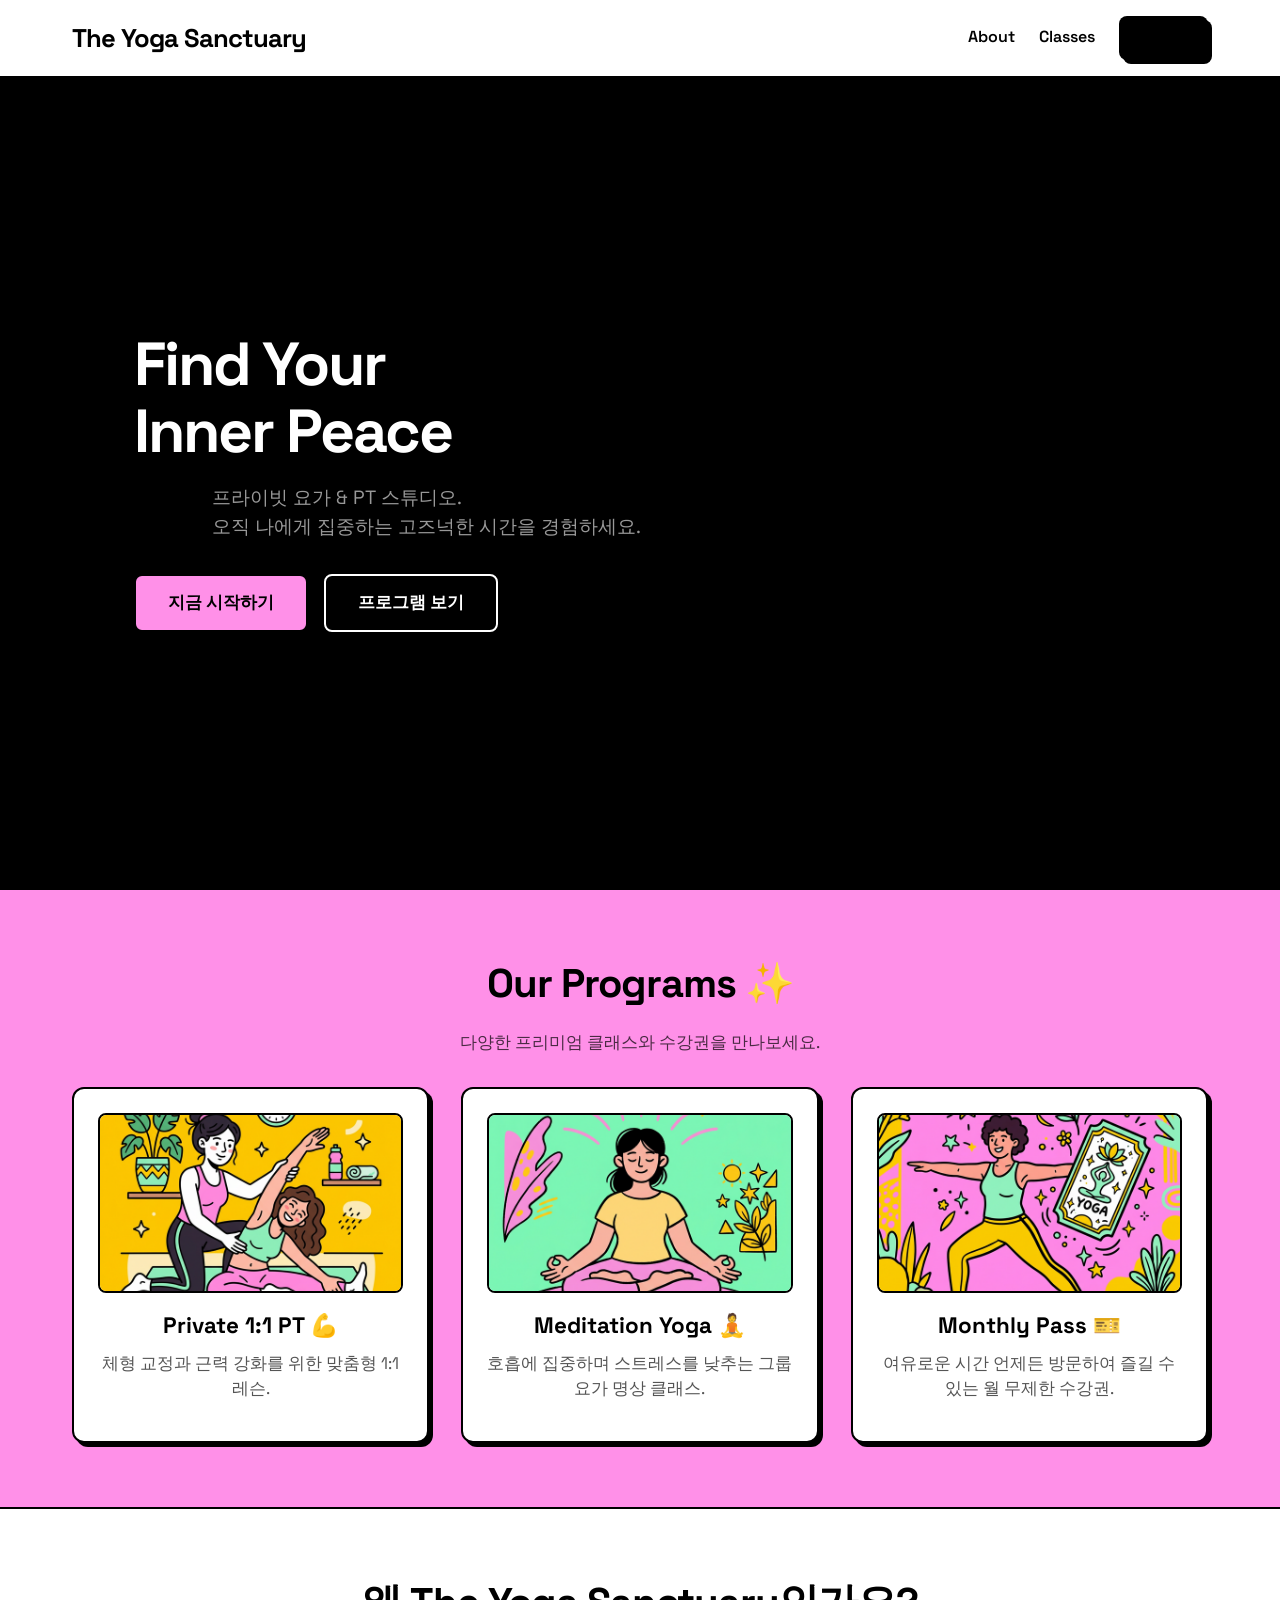
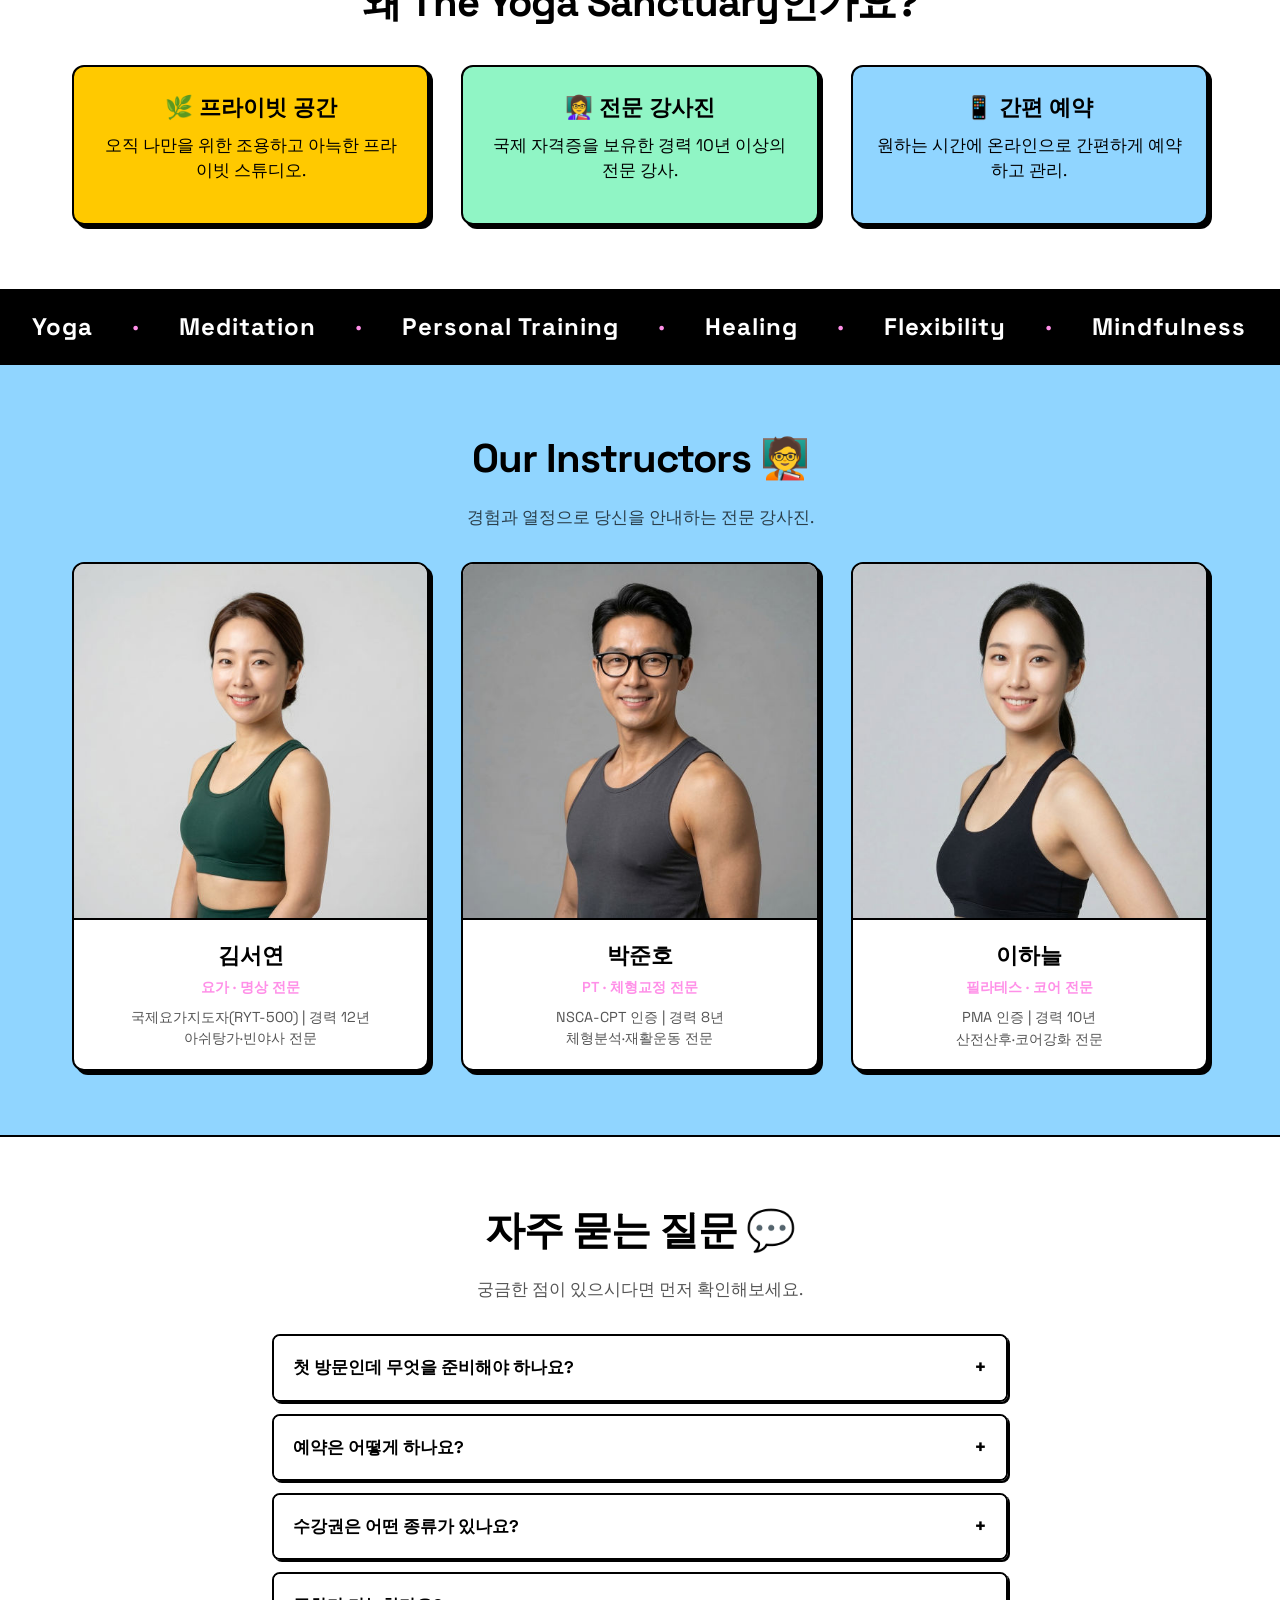
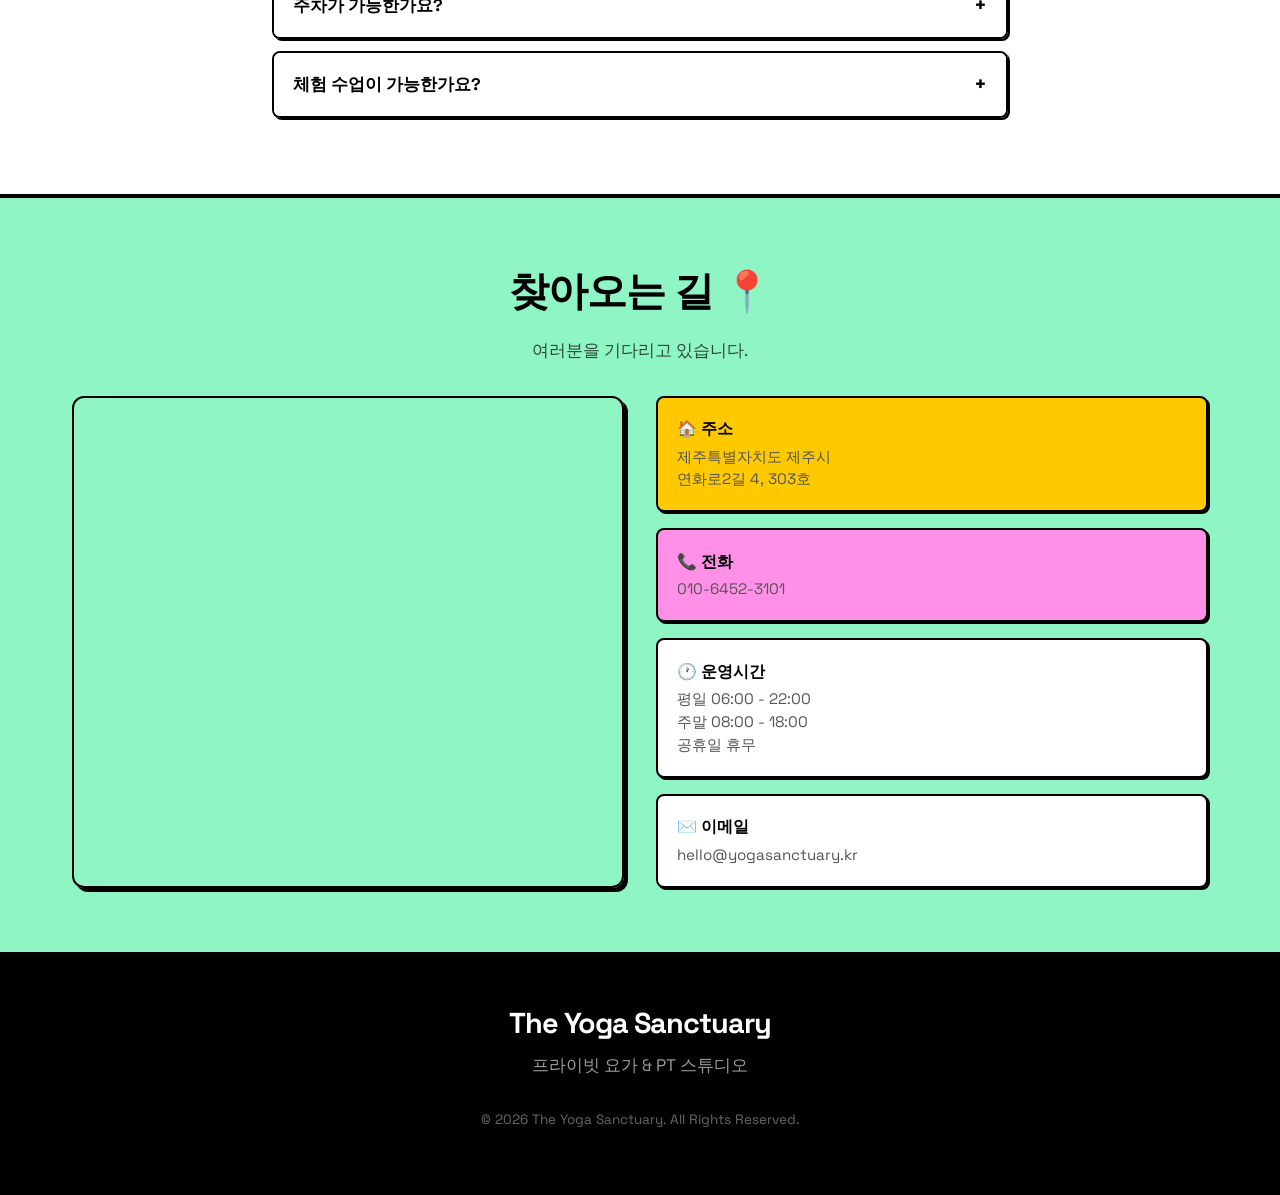
==== index.html @ a85f725d "Initial commit: The Yoga Sanctuary" ====
<!DOCTYPE html>
<html lang="ko">

<head>
    <meta charset="UTF-8">
    <meta name="viewport" content="width=device-width, initial-scale=1.0">
    <title>The Yoga Sanctuary</title>
    <link rel="stylesheet" href="css/styles.css">
</head>

<body>

    <header>
        <div class="container nav-container">
            <a href="index.html" class="logo">The Yoga Sanctuary</a>
            <nav class="nav-links">
                <a href="#about">About</a>
                <a href="#classes">Classes</a>
                <a href="login.html" class="btn btn-primary" id="nav-login-btn" style="padding: 0.5rem 1.2rem;">Log In</a>
                <a href="dashboard.html" class="btn btn-secondary hidden" id="nav-dashboard-btn" style="padding: 0.5rem 1.2rem;">My Page</a>
            </nav>
        </div>
    </header>

    <!-- Hero Section - Yellow background like Gumroad -->
    <!-- Hero Section - Video Background -->
    <section class="hero" style="position: relative; min-height: 90vh; display: flex; align-items: center; justify-content: center; overflow: hidden; padding: 0; background-color: #000;">
        <!-- 비디오 배경 -->
        <video id="hero-video" autoplay muted playsinline
            style="position: absolute; top: 0; left: 0; width: 100%; height: 100%; object-fit: cover; z-index: 0;">
            <source src="images/hero1.mp4" type="video/mp4">
        </video>
        <!-- 어두운 오버레이 -->
        <div style="position: absolute; top: 0; left: 0; width: 100%; height: 100%; background: rgba(0,0,0,0.45); z-index: 1;"></div>
        <!-- 텍스트 콘텐츠 -->
        <div class="container" style="position: relative; z-index: 2; text-align: left; max-width: 700px; margin-left: 8%;">
            <h1 style="color: #fff; font-size: 3.8rem; line-height: 1.1; margin-bottom: 1.2rem; text-shadow: 0 2px 20px rgba(0,0,0,0.3);">Find Your<br>Inner Peace</h1>
            <p style="color: rgba(255,255,255,0.85); font-size: 1.2rem; max-width: 480px; margin-bottom: 2rem;">프라이빗 요가 & PT 스튜디오.<br>오직 나에게 집중하는 고즈넉한 시간을 경험하세요.</p>
            <div style="display: flex; gap: 1rem; flex-wrap: wrap;">
                <a href="login.html" class="btn btn-secondary" style="font-size: 1.05rem; padding: 0.9rem 2rem;">지금 시작하기</a>
                <a href="#classes" class="btn btn-outline" style="font-size: 1.05rem; padding: 0.9rem 2rem; border-color: #fff; color: #fff;">프로그램 보기</a>
            </div>
        </div>
    </section>

    <!-- 비디오 순차 재생 스크립트 -->
    <script>
        (function() {
            const videos = ['images/hero1.mp4', 'images/hero2.mp4'];
            let currentIndex = 0;
            const videoEl = document.getElementById('hero-video');
            if (!videoEl) return;

            videoEl.addEventListener('ended', function() {
                currentIndex = (currentIndex + 1) % videos.length;
                videoEl.src = videos[currentIndex];
                videoEl.play();
            });
        })();
    </script>

    <!-- Programs Section - Pink background -->
    <section class="section-pink p-4" id="classes">
        <div class="container text-center">
            <h2>Our Programs ✨</h2>
            <p style="color: var(--black); opacity: 0.7;">다양한 프리미엄 클래스와 수강권을 만나보세요.</p>

            <div class="grid-3">
                <div class="card">
                    <div style="height: 180px; border-radius: 8px; margin-bottom: 1rem; overflow: hidden; border: 2px solid #000;">
                        <img src="images/private_pt.png" alt="Private 1:1 PT" style="width: 100%; height: 100%; object-fit: cover;">
                    </div>
                    <h3>Private 1:1 PT 💪</h3>
                    <p>체형 교정과 근력 강화를 위한 맞춤형 1:1 레슨.</p>
                </div>
                <div class="card">
                    <div style="height: 180px; border-radius: 8px; margin-bottom: 1rem; overflow: hidden; border: 2px solid #000;">
                        <img src="images/meditation_yoga.png" alt="Meditation Yoga" style="width: 100%; height: 100%; object-fit: cover;">
                    </div>
                    <h3>Meditation Yoga 🧘</h3>
                    <p>호흡에 집중하며 스트레스를 낮추는 그룹 요가 명상 클래스.</p>
                </div>
                <div class="card">
                    <div style="height: 180px; border-radius: 8px; margin-bottom: 1rem; overflow: hidden; border: 2px solid #000;">
                        <img src="images/monthly_pass.png" alt="Monthly Pass" style="width: 100%; height: 100%; object-fit: cover;">
                    </div>
                    <h3>Monthly Pass 🎫</h3>
                    <p>여유로운 시간 언제든 방문하여 즐길 수 있는 월 무제한 수강권.</p>
                </div>
            </div>
        </div>
    </section>

    <!-- About Section -->
    <section class="p-4 bg-white" id="about" style="border-bottom: 2px solid #000;">
        <div class="container text-center">
            <h2>왜 The Yoga Sanctuary인가요?</h2>
            <div class="grid-3" style="margin-top: 2rem;">
                <div class="card" style="background-color: var(--yellow);">
                    <h3>🌿 프라이빗 공간</h3>
                    <p style="color: var(--black);">오직 나만을 위한 조용하고 아늑한 프라이빗 스튜디오.</p>
                </div>
                <div class="card" style="background-color: var(--mint);">
                    <h3>👩‍🏫 전문 강사진</h3>
                    <p style="color: var(--black);">국제 자격증을 보유한 경력 10년 이상의 전문 강사.</p>
                </div>
                <div class="card" style="background-color: var(--blue);">
                    <h3>📱 간편 예약</h3>
                    <p style="color: var(--black);">원하는 시간에 온라인으로 간편하게 예약하고 관리.</p>
                </div>
            </div>
        </div>
    </section>

    <!-- ===== 1. Scrolling Text Banner (Marquee) ===== -->
    <div class="marquee-section">
        <div class="marquee-track">
            <span>Yoga</span><span class="dot">·</span>
            <span>Meditation</span><span class="dot">·</span>
            <span>Personal Training</span><span class="dot">·</span>
            <span>Healing</span><span class="dot">·</span>
            <span>Flexibility</span><span class="dot">·</span>
            <span>Mindfulness</span><span class="dot">·</span>
            <span>Balance</span><span class="dot">·</span>
            <span>Strength</span><span class="dot">·</span>
            <!-- 복제 (무한 스크롤용) -->
            <span>Yoga</span><span class="dot">·</span>
            <span>Meditation</span><span class="dot">·</span>
            <span>Personal Training</span><span class="dot">·</span>
            <span>Healing</span><span class="dot">·</span>
            <span>Flexibility</span><span class="dot">·</span>
            <span>Mindfulness</span><span class="dot">·</span>
            <span>Balance</span><span class="dot">·</span>
            <span>Strength</span><span class="dot">·</span>
        </div>
    </div>

    <!-- ===== 2. Instructors Section ===== -->
    <section class="section-blue p-4">
        <div class="container text-center">
            <h2>Our Instructors 🧑‍🏫</h2>
            <p style="color: var(--black); opacity: 0.7;">경험과 열정으로 당신을 안내하는 전문 강사진.</p>
            <div class="grid-3">
                <div class="instructor-card">
                    <img src="images/i1.jpg" alt="김서연 강사">
                    <div class="info">
                        <h3>김서연</h3>
                        <div class="role">요가 · 명상 전문</div>
                        <p>국제요가지도자(RYT-500) | 경력 12년<br>아쉬탕가·빈야사 전문</p>
                    </div>
                </div>
                <div class="instructor-card">
                    <img src="images/i2.jpg" alt="박준호 강사">
                    <div class="info">
                        <h3>박준호</h3>
                        <div class="role">PT · 체형교정 전문</div>
                        <p>NSCA-CPT 인증 | 경력 8년<br>체형분석·재활운동 전문</p>
                    </div>
                </div>
                <div class="instructor-card">
                    <img src="images/i3.jpg" alt="이하늘 강사">
                    <div class="info">
                        <h3>이하늘</h3>
                        <div class="role">필라테스 · 코어 전문</div>
                        <p>PMA 인증 | 경력 10년<br>산전산후·코어강화 전문</p>
                    </div>
                </div>
            </div>
        </div>
    </section>

    <!-- ===== 3. FAQ Accordion ===== -->
    <section class="p-4 bg-white" style="border-bottom: 2px solid #000;">
        <div class="container" style="max-width: 800px;">
            <h2 class="text-center">자주 묻는 질문 💬</h2>
            <p class="text-center" style="margin-bottom: 2rem;">궁금한 점이 있으시다면 먼저 확인해보세요.</p>

            <div class="faq-item">
                <div class="faq-question" onclick="this.parentElement.classList.toggle('open')">
                    <span>첫 방문인데 무엇을 준비해야 하나요?</span>
                    <span class="icon">+</span>
                </div>
                <div class="faq-answer">
                    <p style="margin:0; color: var(--text-muted);">편한 운동복과 개인 물병만 챙겨오시면 됩니다. 요가 매트와 소도구는 스튜디오에서 모두 제공합니다. 수업 10분 전까지 오시면 충분합니다.</p>
                </div>
            </div>

            <div class="faq-item">
                <div class="faq-question" onclick="this.parentElement.classList.toggle('open')">
                    <span>예약은 어떻게 하나요?</span>
                    <span class="icon">+</span>
                </div>
                <div class="faq-answer">
                    <p style="margin:0; color: var(--text-muted);">회원가입 후 마이페이지 → 수업 예약 메뉴에서 원하는 날짜와 시간의 수업을 선택하여 예약할 수 있습니다. 예약 취소도 마이페이지에서 간편하게 가능합니다.</p>
                </div>
            </div>

            <div class="faq-item">
                <div class="faq-question" onclick="this.parentElement.classList.toggle('open')">
                    <span>수강권은 어떤 종류가 있나요?</span>
                    <span class="icon">+</span>
                </div>
                <div class="faq-answer">
                    <p style="margin:0; color: var(--text-muted);">1:1 PT, 명상 요가, 월 무제한 이용권(Monthly Pass) 등 다양한 수강권을 제공합니다. 각 수강권은 횟수와 유효기간이 다르며, 관리자에게 문의하시면 자세히 안내받으실 수 있습니다.</p>
                </div>
            </div>

            <div class="faq-item">
                <div class="faq-question" onclick="this.parentElement.classList.toggle('open')">
                    <span>주차가 가능한가요?</span>
                    <span class="icon">+</span>
                </div>
                <div class="faq-answer">
                    <p style="margin:0; color: var(--text-muted);">건물 내 지하주차장을 이용하실 수 있으며, 수업 시간 동안 2시간 무료 주차가 가능합니다. 차량번호를 프론트에 알려주시면 처리해 드립니다.</p>
                </div>
            </div>

            <div class="faq-item">
                <div class="faq-question" onclick="this.parentElement.classList.toggle('open')">
                    <span>체험 수업이 가능한가요?</span>
                    <span class="icon">+</span>
                </div>
                <div class="faq-answer">
                    <p style="margin:0; color: var(--text-muted);">네! 첫 방문 고객에 한해 1회 무료 체험 수업을 제공합니다. 전화 또는 온라인으로 사전 예약 후 방문해 주세요.</p>
                </div>
            </div>
        </div>
    </section>

    <!-- ===== 4. Location / Map + Contact ===== -->
    <section class="section-mint p-4">
        <div class="container">
            <h2 class="text-center">찾아오는 길 📍</h2>
            <p class="text-center" style="color: var(--black); opacity: 0.7;">여러분을 기다리고 있습니다.</p>

            <div class="location-grid">
                <div class="map-container">
                    <!-- 제주시 연화로2길 4 -->
                    <iframe
                        src="https://www.google.com/maps/embed/v1/place?key=AIzaSyBFw0Qbyq9zTFTd-tUY6dZWTgaQzuU17R8&q=제주특별자치도+제주시+연화로2길+4&zoom=17"
                        allowfullscreen="" loading="lazy" referrerpolicy="no-referrer-when-downgrade">
                    </iframe>
                </div>
                <div class="contact-info">
                    <div class="contact-item" style="background-color: var(--yellow);">
                        <h4>🏠 주소</h4>
                        <p>제주특별자치도 제주시<br>연화로2길 4, 303호</p>
                    </div>
                    <div class="contact-item" style="background-color: var(--pink);">
                        <h4>📞 전화</h4>
                        <p>010-6452-3101</p>
                    </div>
                    <div class="contact-item">
                        <h4>🕐 운영시간</h4>
                        <p>평일 06:00 - 22:00<br>주말 08:00 - 18:00<br>공휴일 휴무</p>
                    </div>
                    <div class="contact-item">
                        <h4>✉️ 이메일</h4>
                        <p>hello@yogasanctuary.kr</p>
                    </div>
                </div>
            </div>
        </div>
    </section>

    <!-- Footer -->
    <footer style="background-color: var(--black); color: white; text-align: center; padding: 3rem 0;">
        <div class="container">
            <h2 style="color: white; margin-bottom: 0.5rem; font-size: 1.8rem;">The Yoga Sanctuary</h2>
            <p style="color: rgba(255,255,255,0.6);">프라이빗 요가 & PT 스튜디오</p>
            <p style="font-size: 0.85rem; margin-top: 2rem; color: rgba(255,255,255,0.4);">&copy; 2026 The Yoga Sanctuary. All Rights Reserved.</p>
        </div>
    </footer>

    <script src="js/api.js"></script>
    <script>
        document.addEventListener('DOMContentLoaded', () => {
            const user = JSON.parse(localStorage.getItem('yoga_user'));
            if (user) {
                document.getElementById('nav-login-btn').classList.add('hidden');
                document.getElementById('nav-dashboard-btn').classList.remove('hidden');
                if (user.role === 'admin') {
                    document.getElementById('nav-dashboard-btn').href = 'admin.html';
                }
            }
        });
    </script>
</body>

</html>
---- css/styles.css ----
/* 
  YOGA Sanctuary - Gumroad-inspired Design System
  Bold, playful, colorful, energetic
*/

@import url('https://fonts.googleapis.com/css2?family=Space+Grotesk:wght@400;500;600;700&display=swap');

:root {
  --pink: #FF90E8;
  --yellow: #FFC900;
  --mint: #90F5C5;
  --blue: #90D5FF;
  --black: #000000;
  --white: #FFFFFF;
  --bg-color: #FFFFFF;
  --text-main: #000000;
  --text-muted: #555555;

  --primary: #000000;
  --primary-hover: #333333;
  --secondary: #FF90E8;
  --secondary-hover: #ff6ad8;

  --radius-lg: 20px;
  --radius-md: 12px;
  --radius-sm: 8px;

  --border: 2px solid #000;
  --border-thick: 3px solid #000;
  
  --shadow-brutal: 4px 4px 0px #000;
  --shadow-brutal-hover: 6px 6px 0px #000;
  --shadow-sm: 2px 2px 0px #000;

  --transition: all 0.2s ease;
}

* {
  box-sizing: border-box;
  margin: 0;
  padding: 0;
}

body {
  font-family: 'Space Grotesk', 'Inter', sans-serif;
  background-color: var(--bg-color);
  color: var(--text-main);
  line-height: 1.5;
  font-size: 16px;
}

/* Typography - Bold & Impactful */
h1 {
  font-weight: 700;
  color: var(--black);
  margin-bottom: 1rem;
  font-size: 3.5rem;
  line-height: 1.1;
  letter-spacing: -2px;
}

h2 {
  font-weight: 700;
  color: var(--black);
  margin-bottom: 1rem;
  font-size: 2.5rem;
  letter-spacing: -1px;
}

h3 {
  font-weight: 700;
  color: var(--black);
  margin-bottom: 0.5rem;
  font-size: 1.4rem;
}

h4, h5 {
  font-weight: 600;
  color: var(--black);
  margin-bottom: 0.5rem;
}

p {
  color: var(--text-muted);
  margin-bottom: 1rem;
  font-size: 1.05rem;
}

a {
  text-decoration: none;
  color: inherit;
  transition: var(--transition);
}

/* Buttons - Gumroad-style with brutal shadow */
.btn {
  display: inline-block;
  padding: 0.8rem 1.8rem;
  border-radius: var(--radius-sm);
  font-weight: 600;
  cursor: pointer;
  border: var(--border);
  text-align: center;
  transition: var(--transition);
  font-family: inherit;
  font-size: 1rem;
  position: relative;
}

.btn-primary {
  background-color: var(--black);
  color: var(--white);
  border-color: var(--black);
  box-shadow: var(--shadow-brutal);
}

.btn-primary:hover {
  transform: translate(-2px, -2px);
  box-shadow: var(--shadow-brutal-hover);
}

.btn-secondary {
  background-color: var(--pink);
  color: var(--black);
  border: var(--border);
  box-shadow: var(--shadow-brutal);
}

.btn-secondary:hover {
  transform: translate(-2px, -2px);
  box-shadow: var(--shadow-brutal-hover);
}

.btn-outline {
  background-color: transparent;
  border: var(--border);
  color: var(--black);
}

.btn-outline:hover {
  background-color: var(--yellow);
  transform: translate(-2px, -2px);
  box-shadow: var(--shadow-brutal);
}

/* Layout & Containers */
.container {
  width: 100%;
  max-width: 1200px;
  margin: 0 auto;
  padding: 0 2rem;
}

/* Header/Navbar */
header {
  background-color: var(--white);
  padding: 1rem 0;
  position: sticky;
  top: 0;
  z-index: 100;
  border-bottom: var(--border);
}

.nav-container {
  display: flex;
  justify-content: space-between;
  align-items: center;
}

.logo {
  font-size: 1.6rem;
  font-weight: 700;
  color: var(--black);
  letter-spacing: -1px;
}

.nav-links {
  display: flex;
  gap: 1.5rem;
  align-items: center;
}

.nav-links a {
  font-weight: 600;
  color: var(--black);
  padding: 0.4rem 0;
  border-bottom: 2px solid transparent;
}

.nav-links a:hover {
  border-bottom-color: var(--pink);
}

/* Hero Section */
.hero {
  background-color: var(--yellow);
  padding: 5rem 0;
  text-align: center;
  position: relative;
  overflow: hidden;
  border-bottom: var(--border-thick);
}

.hero h1 {
  font-size: 4rem;
  max-width: 700px;
  margin: 0 auto 1.5rem;
}

.hero p {
  font-size: 1.3rem;
  color: var(--black);
  opacity: 0.7;
  max-width: 600px;
  margin: 0 auto 2rem;
}

.hero-img-container {
  margin: 2rem auto;
  max-width: 800px;
  border-radius: var(--radius-lg);
  overflow: hidden;
  border: var(--border-thick);
  box-shadow: var(--shadow-brutal);
}

.hero-img-container img {
  width: 100%;
  height: auto;
  display: block;
}

/* Cards - Gumroad style with borders */
.card {
  background: var(--white);
  border-radius: var(--radius-md);
  padding: 1.5rem;
  border: var(--border);
  box-shadow: var(--shadow-brutal);
  transition: var(--transition);
}

.card:hover {
  transform: translate(-3px, -3px);
  box-shadow: var(--shadow-brutal-hover);
}

.grid-3 {
  display: grid;
  grid-template-columns: repeat(auto-fit, minmax(280px, 1fr));
  gap: 2rem;
  margin-top: 2rem;
}

/* Colorful Section Backgrounds */
.section-pink { background-color: var(--pink); border-top: var(--border); border-bottom: var(--border); }
.section-yellow { background-color: var(--yellow); border-top: var(--border); border-bottom: var(--border); }
.section-mint { background-color: var(--mint); border-top: var(--border); border-bottom: var(--border); }
.section-blue { background-color: var(--blue); border-top: var(--border); border-bottom: var(--border); }

/* Forms */
.form-group {
  margin-bottom: 1.5rem;
  text-align: left;
}

.form-group label {
  display: block;
  font-weight: 600;
  margin-bottom: 0.5rem;
  color: var(--black);
}

.form-control {
  width: 100%;
  padding: 0.75rem 1rem;
  border: var(--border);
  border-radius: var(--radius-sm);
  font-size: 1rem;
  font-family: inherit;
  transition: var(--transition);
  background-color: var(--white);
}

.form-control:focus {
  outline: none;
  border-color: var(--pink);
  box-shadow: 3px 3px 0px var(--pink);
}

.auth-container {
  max-width: 450px;
  margin: 4rem auto;
}

/* Tables */
.table-responsive {
  overflow-x: auto;
  margin-top: 1rem;
}

table {
  width: 100%;
  border-collapse: collapse;
  border: var(--border);
  border-radius: var(--radius-sm);
  overflow: hidden;
}

th, td {
  padding: 0.85rem 1rem;
  text-align: left;
  border-bottom: 1px solid #e0e0e0;
}

th {
  font-weight: 700;
  color: var(--black);
  background-color: var(--yellow);
  border-bottom: var(--border);
  font-size: 0.9rem;
  text-transform: uppercase;
  letter-spacing: 0.5px;
}

tr:hover {
  background-color: rgba(255, 144, 232, 0.05);
}

/* Utilities */
.text-center { text-align: center; }
.mt-2 { margin-top: 2rem; }
.mb-2 { margin-bottom: 2rem; }
.p-4 { padding: 4rem 0; }
.hidden { display: none !important; }
.bg-white { background-color: var(--white); }

/* Dashboard layout */
.dashboard-layout {
  display: flex;
  min-height: calc(100vh - 60px);
}

.sidebar {
  width: 240px;
  background-color: var(--white);
  padding: 1.5rem;
  border-right: var(--border);
}

.sidebar-nav {
  list-style: none;
}

.sidebar-nav li {
  margin-bottom: 0.5rem;
}

.sidebar-nav a {
  display: block;
  padding: 0.75rem 1rem;
  border-radius: var(--radius-sm);
  color: var(--text-main);
  font-weight: 600;
  border: 2px solid transparent;
}

.sidebar-nav a:hover {
  background-color: var(--yellow);
  border-color: var(--black);
}

.sidebar-nav a.active {
  background-color: var(--pink);
  border: var(--border);
  box-shadow: var(--shadow-sm);
}

.main-content {
  flex: 1;
  padding: 2rem;
  background-color: #fafafa;
}

/* Responsive */
@media (max-width: 768px) {
  h1 { font-size: 2.5rem; }
  .hero h1 { font-size: 2.8rem; }
  h2 { font-size: 1.8rem; }
  
  .dashboard-layout {
    flex-direction: column;
  }
  
  .sidebar {
    width: 100%;
    border-right: none;
    border-bottom: var(--border);
  }

  .sidebar-nav {
    display: flex;
    gap: 0.5rem;
    flex-wrap: wrap;
  }

  .grid-3 {
    grid-template-columns: 1fr;
  }
}

/* ===== Marquee / Scrolling Text Banner ===== */
.marquee-section {
  overflow: hidden;
  white-space: nowrap;
  border-top: var(--border);
  border-bottom: var(--border);
  background-color: var(--black);
  padding: 1rem 0;
}

.marquee-track {
  display: inline-flex;
  animation: marquee-scroll 20s linear infinite;
}

.marquee-track span {
  display: inline-block;
  padding: 0 2rem;
  font-size: 1.5rem;
  font-weight: 700;
  color: var(--white);
  letter-spacing: 1px;
}

.marquee-track .dot {
  color: var(--pink);
  padding: 0 0.5rem;
}

@keyframes marquee-scroll {
  0% { transform: translateX(0); }
  100% { transform: translateX(-50%); }
}

/* ===== Instructor Cards ===== */
.instructor-card {
  text-align: center;
  background: var(--white);
  border: var(--border);
  border-radius: var(--radius-md);
  box-shadow: var(--shadow-brutal);
  overflow: hidden;
  transition: var(--transition);
}

.instructor-card:hover {
  transform: translate(-3px, -3px);
  box-shadow: var(--shadow-brutal-hover);
}

.instructor-card img {
  width: 100%;
  height: auto;
  display: block;
  border-bottom: var(--border);
}

.instructor-card .info {
  padding: 1.2rem;
}

.instructor-card .info h3 {
  margin-bottom: 0.3rem;
}

.instructor-card .info .role {
  font-size: 0.9rem;
  font-weight: 600;
  color: var(--pink);
  margin-bottom: 0.5rem;
}

.instructor-card .info p {
  font-size: 0.9rem;
  color: var(--text-muted);
  margin-bottom: 0;
}

/* ===== FAQ Accordion ===== */
.faq-item {
  border: var(--border);
  border-radius: var(--radius-sm);
  margin-bottom: 0.75rem;
  overflow: hidden;
  box-shadow: var(--shadow-sm);
  transition: var(--transition);
}

.faq-item:hover {
  box-shadow: var(--shadow-brutal);
}

.faq-question {
  display: flex;
  justify-content: space-between;
  align-items: center;
  padding: 1rem 1.2rem;
  cursor: pointer;
  font-weight: 700;
  font-size: 1.05rem;
  background-color: var(--white);
  transition: var(--transition);
  user-select: none;
}

.faq-question:hover {
  background-color: var(--yellow);
}

.faq-question .icon {
  font-size: 1.3rem;
  transition: transform 0.3s ease;
  flex-shrink: 0;
  margin-left: 1rem;
}

.faq-item.open .faq-question .icon {
  transform: rotate(45deg);
}

.faq-answer {
  max-height: 0;
  overflow: hidden;
  transition: max-height 0.35s ease, padding 0.35s ease;
  padding: 0 1.2rem;
  background-color: #fafafa;
  border-top: 0px solid transparent;
}

.faq-item.open .faq-answer {
  max-height: 300px;
  padding: 1rem 1.2rem;
  border-top: var(--border);
}

/* ===== Location / Map Section ===== */
.location-grid {
  display: grid;
  grid-template-columns: 1fr 1fr;
  gap: 2rem;
  margin-top: 2rem;
}

.location-grid .map-container {
  border: var(--border);
  border-radius: var(--radius-md);
  overflow: hidden;
  box-shadow: var(--shadow-brutal);
  min-height: 300px;
}

.location-grid .map-container iframe {
  width: 100%;
  height: 100%;
  min-height: 300px;
  border: none;
}

.contact-info {
  display: flex;
  flex-direction: column;
  gap: 1rem;
}

.contact-item {
  background: var(--white);
  border: var(--border);
  border-radius: var(--radius-sm);
  padding: 1.2rem;
  box-shadow: var(--shadow-sm);
}

.contact-item h4 {
  margin-bottom: 0.3rem;
}

.contact-item p {
  margin-bottom: 0;
  font-size: 0.95rem;
}

@media (max-width: 768px) {
  .location-grid {
    grid-template-columns: 1fr;
  }

  .marquee-track span {
    font-size: 1.1rem;
    padding: 0 1rem;
  }
}
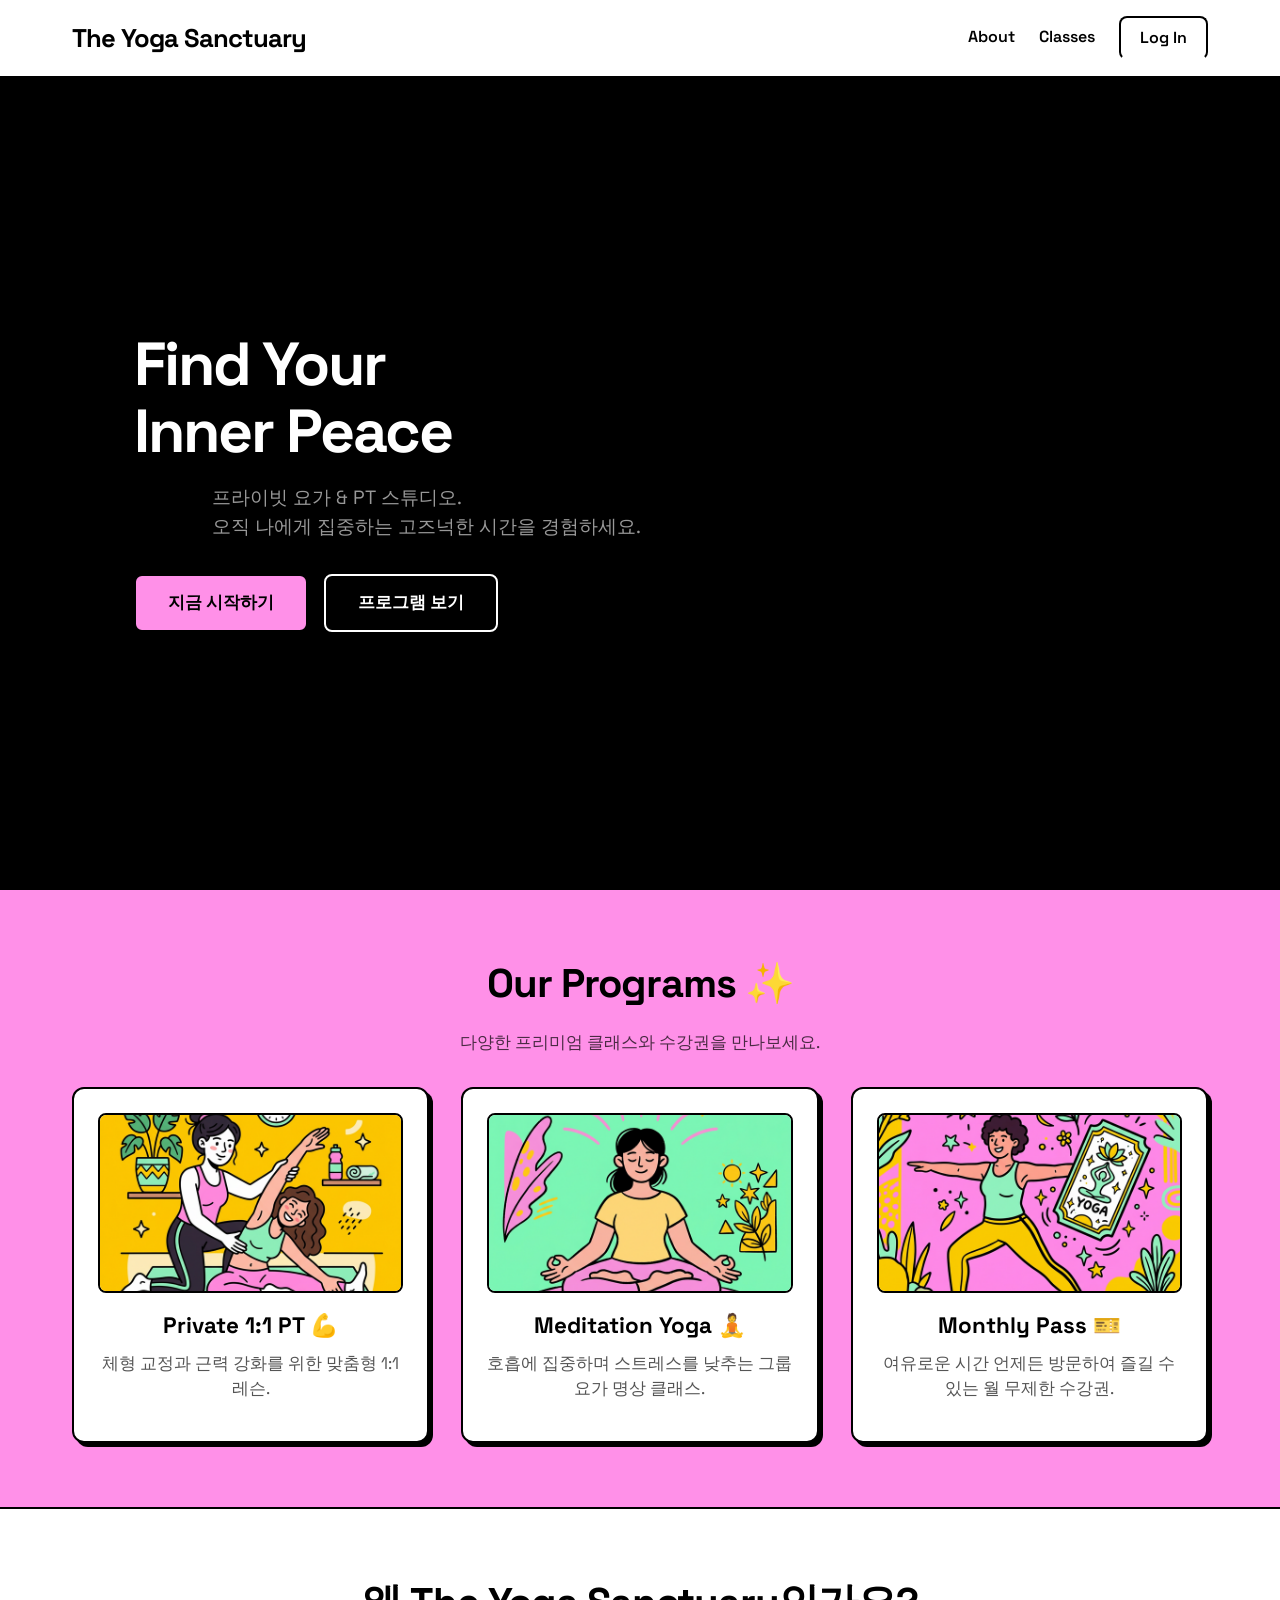
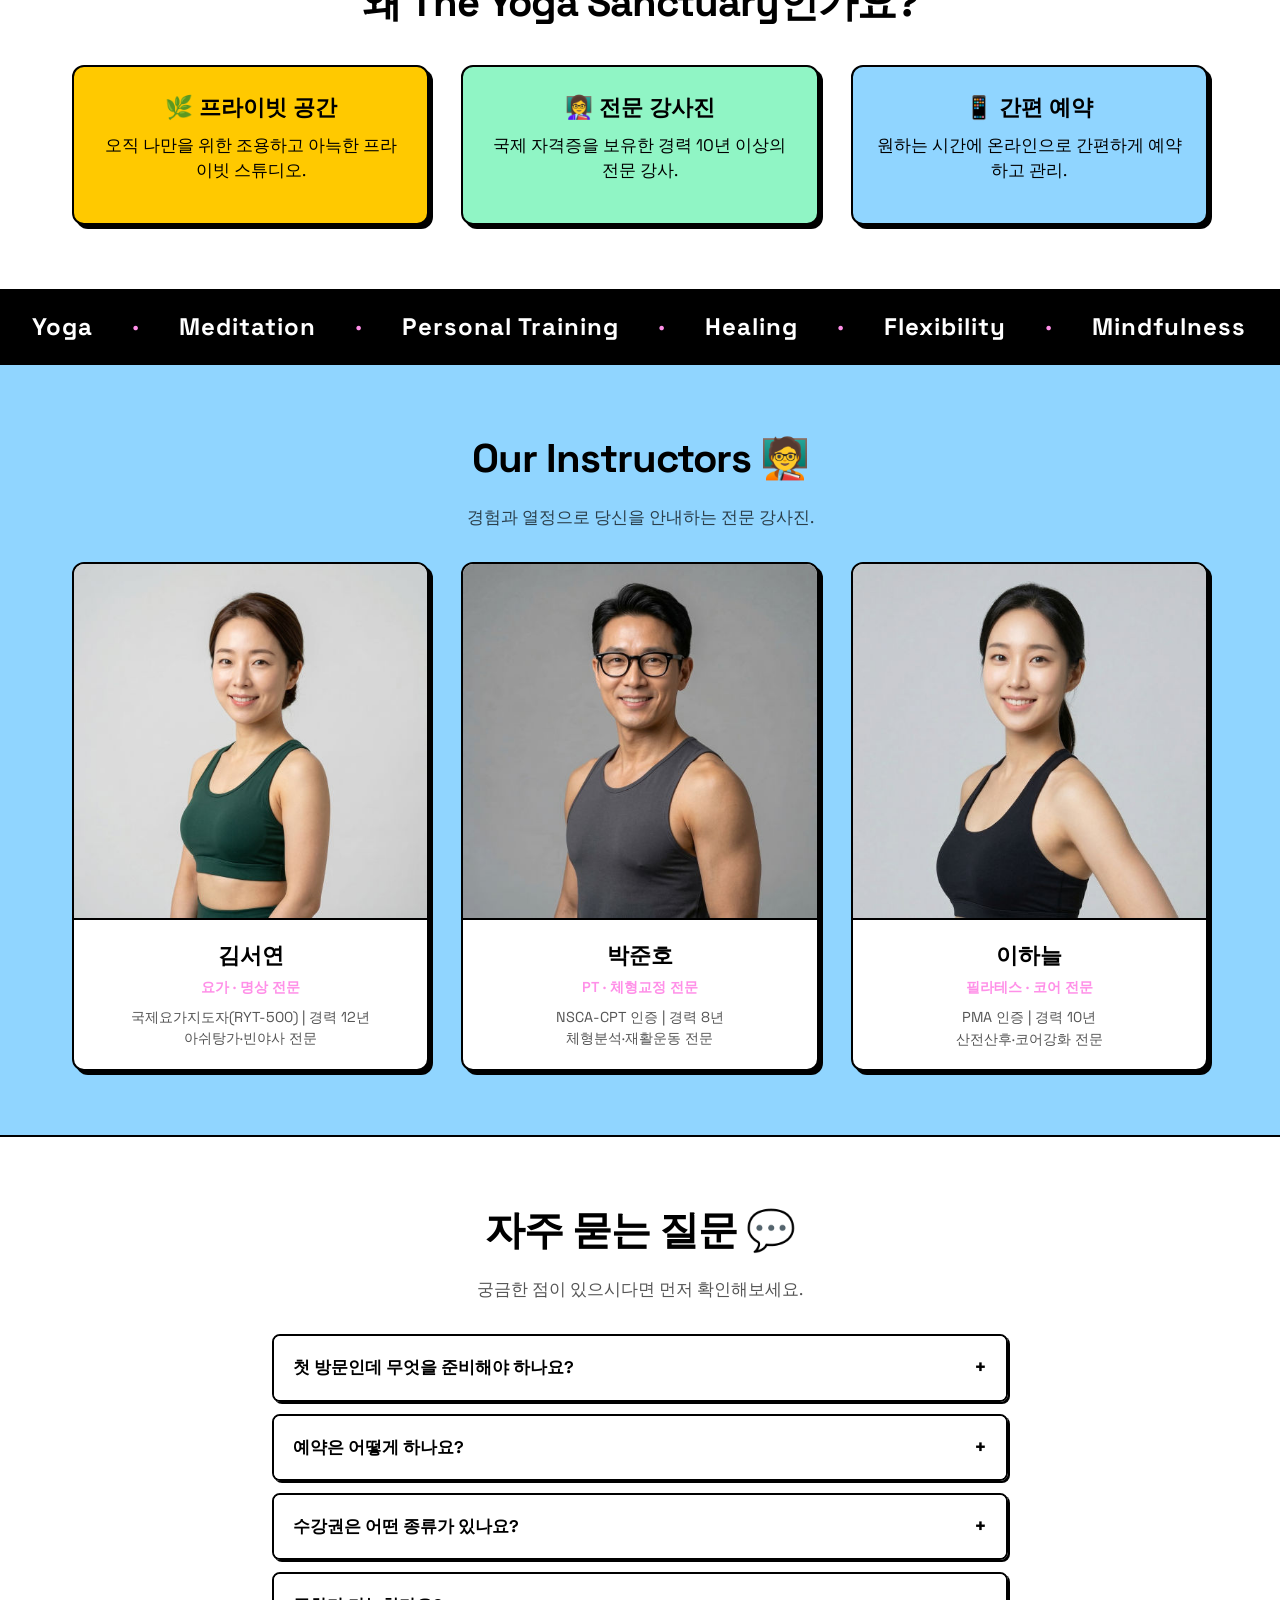
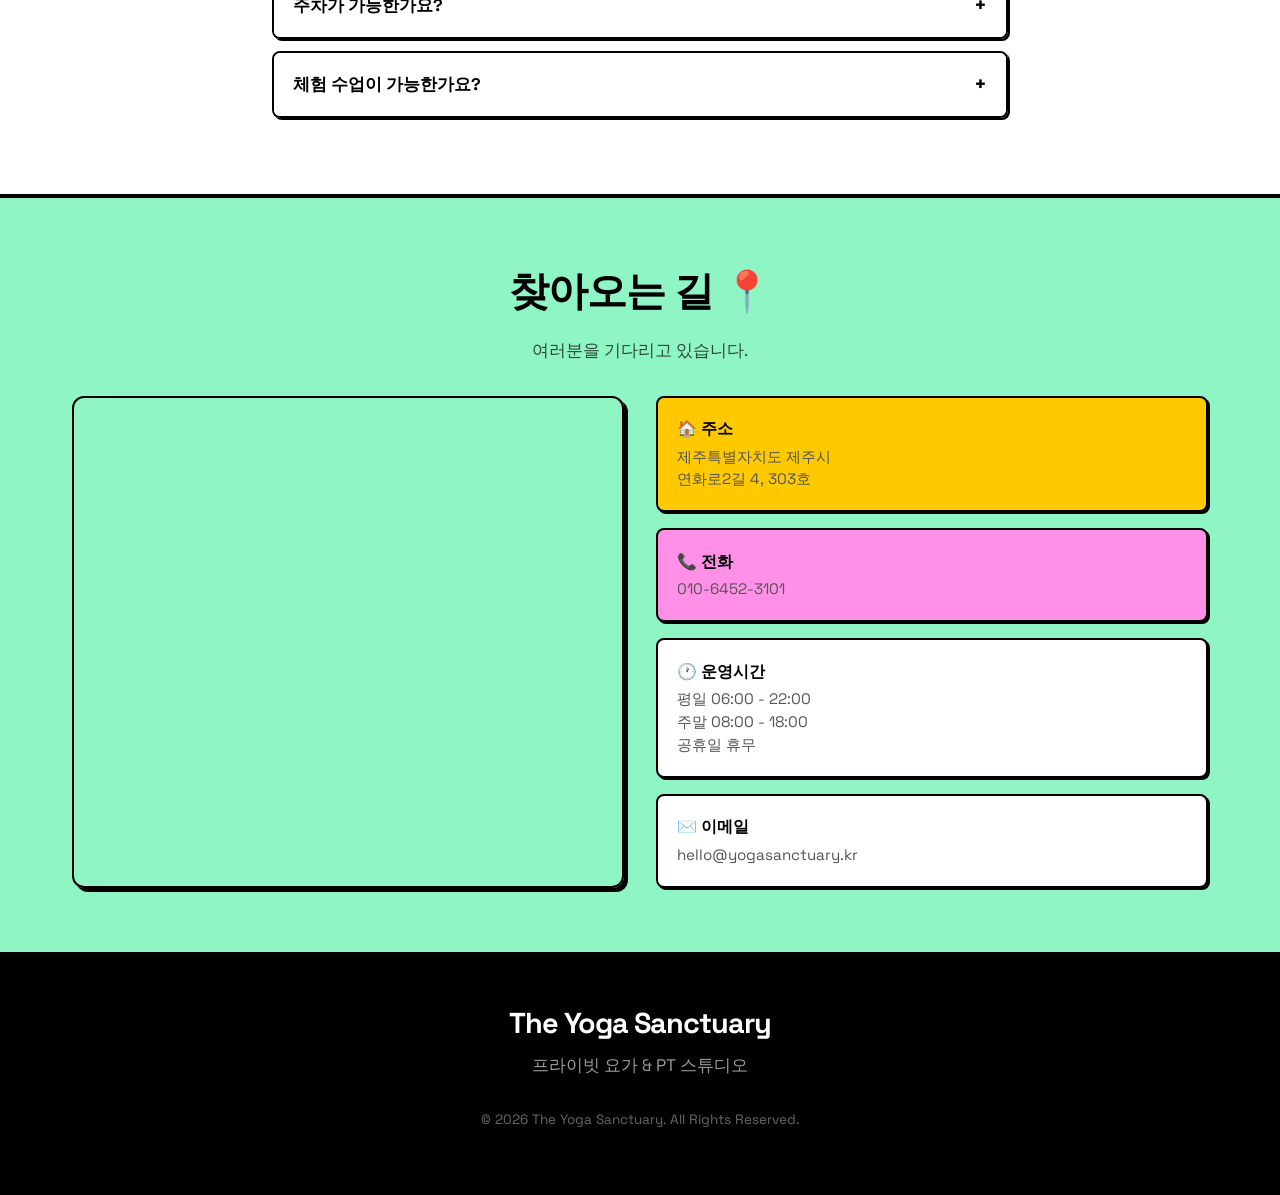
==== commit da2af9cf: "UI updates: nav button style, instructor images, address, video hero" ====
--- a/index.html
+++ b/index.html
@@ -16,8 +16,8 @@
             <nav class="nav-links">
                 <a href="#about">About</a>
                 <a href="#classes">Classes</a>
-                <a href="login.html" class="btn btn-primary" id="nav-login-btn" style="padding: 0.5rem 1.2rem;">Log In</a>
-                <a href="dashboard.html" class="btn btn-secondary hidden" id="nav-dashboard-btn" style="padding: 0.5rem 1.2rem;">My Page</a>
+                <a href="login.html" class="btn btn-outline" id="nav-login-btn" style="padding: 0.5rem 1.2rem;">Log In</a>
+                <a href="dashboard.html" class="btn btn-primary hidden" id="nav-dashboard-btn" style="padding: 0.5rem 1.2rem;">My Page</a>
             </nav>
         </div>
     </header>
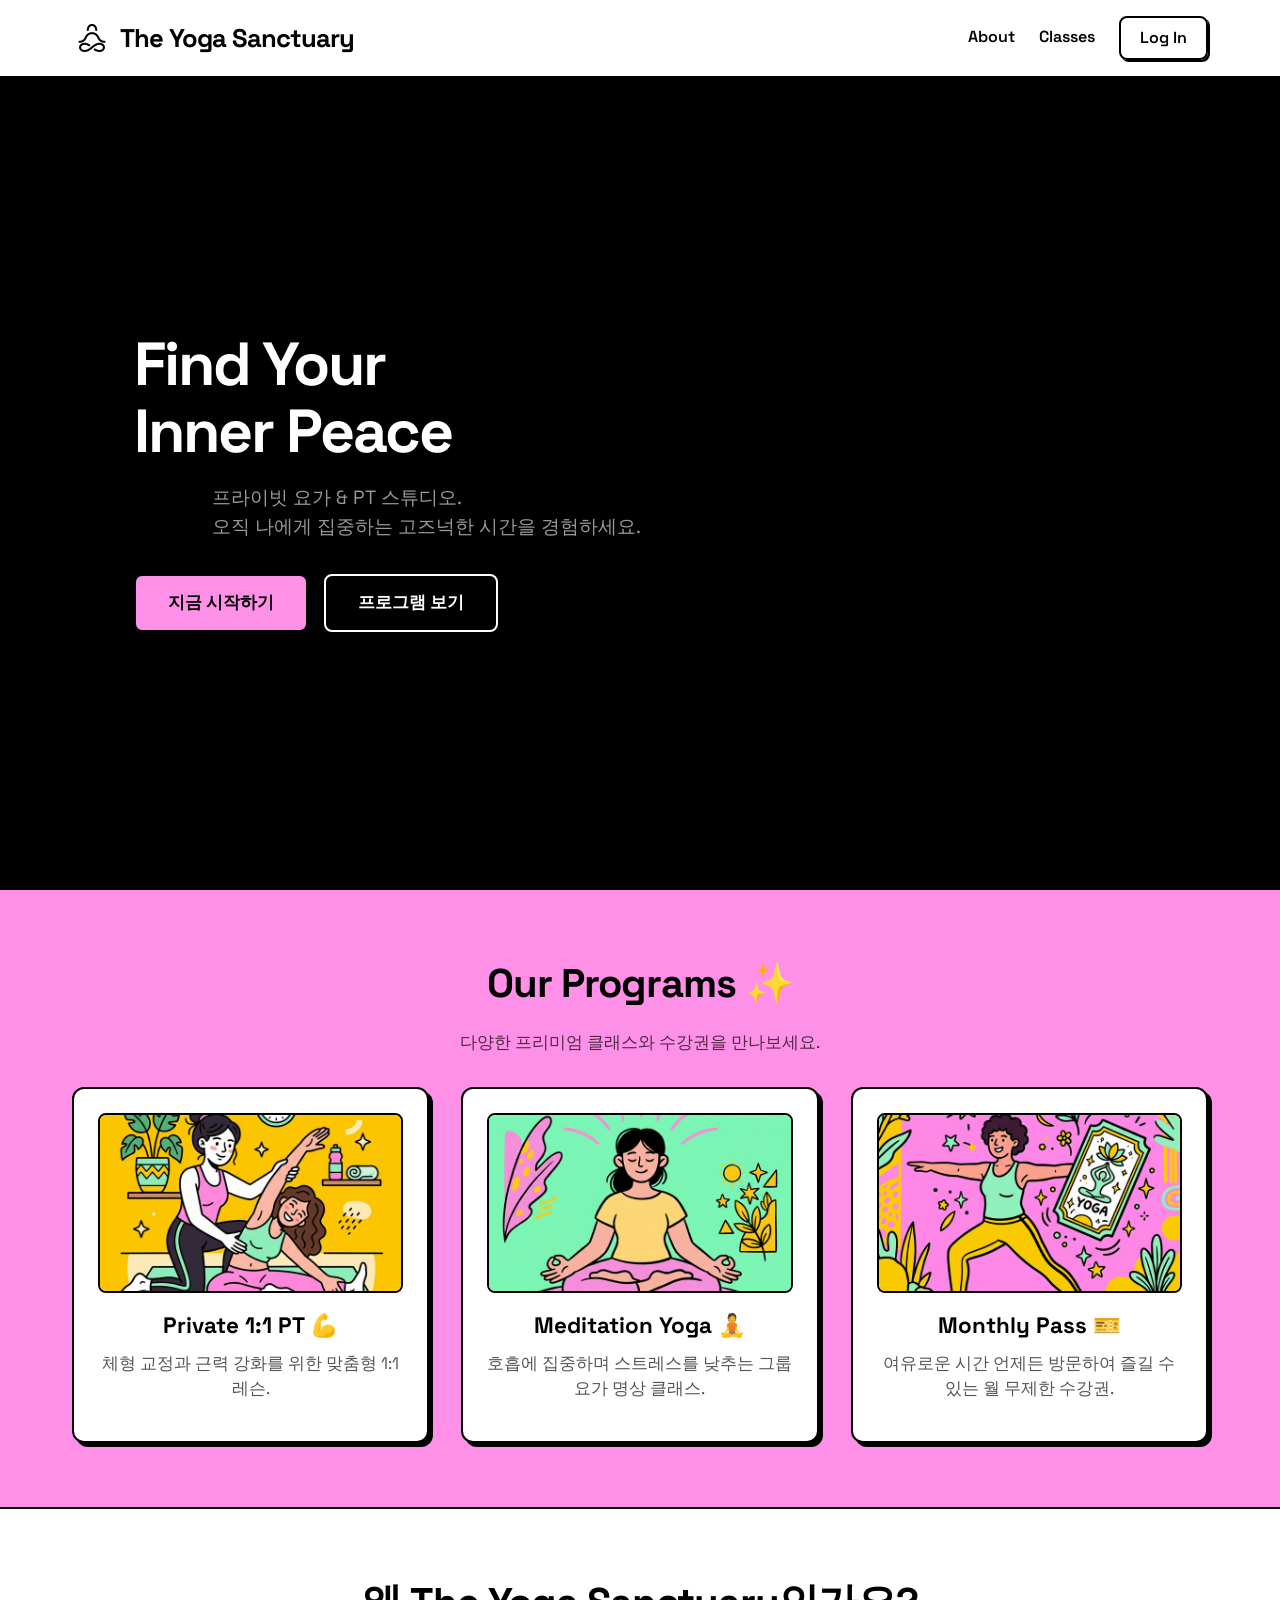
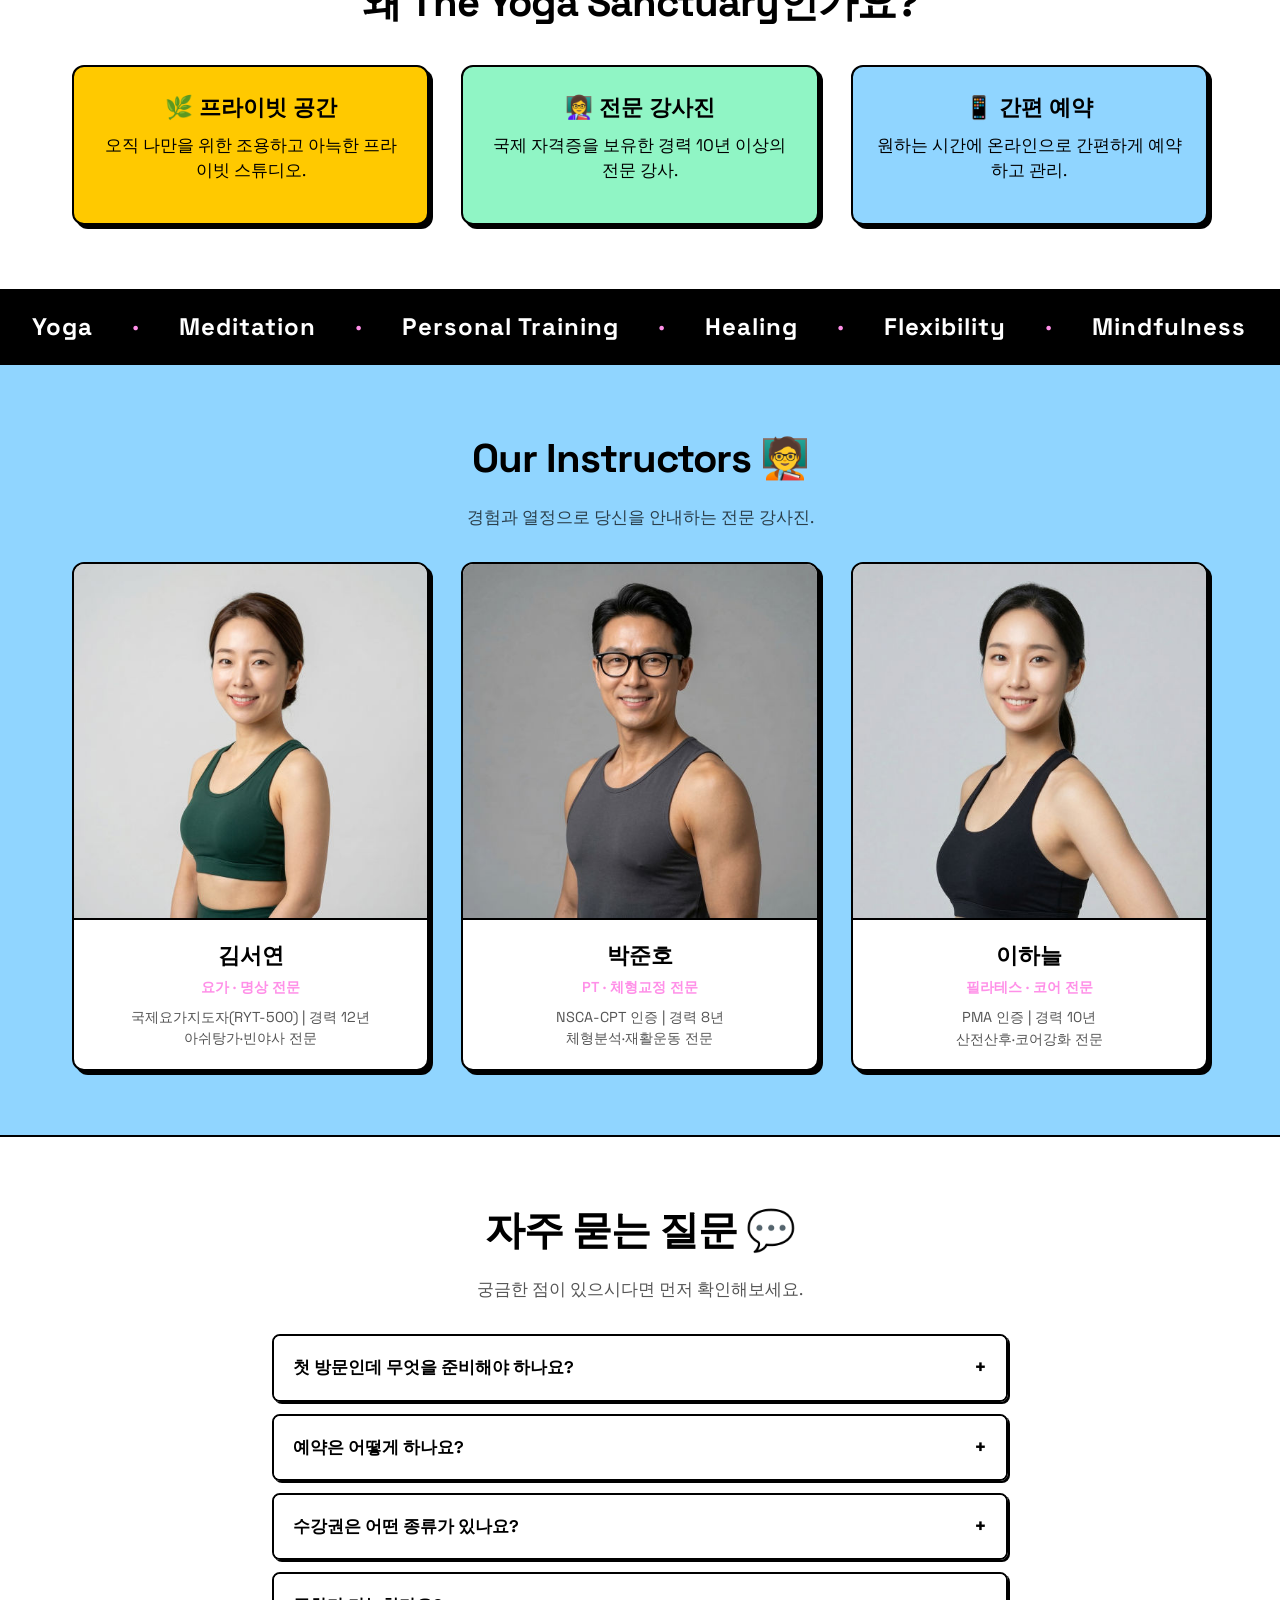
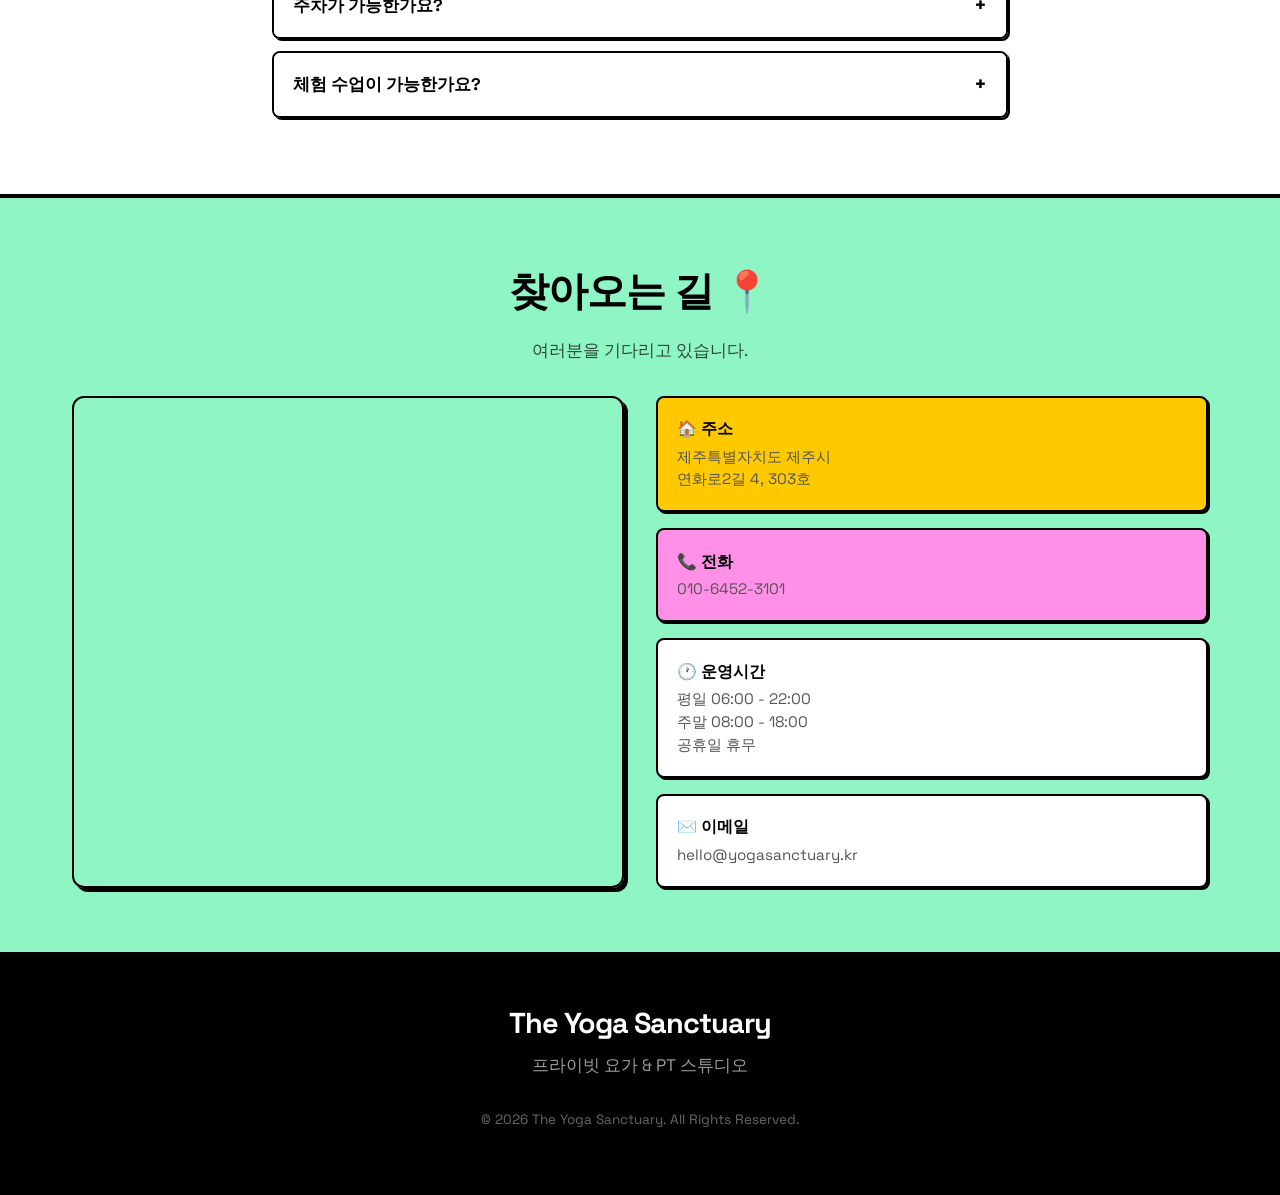
==== commit 9e28d054: "Fix: change logo mix-blend-mode to darken for visibility on white bg" ====
--- a/index.html
+++ b/index.html
@@ -12,7 +12,10 @@
 
     <header>
         <div class="container nav-container">
-            <a href="index.html" class="logo">The Yoga Sanctuary</a>
+            <a href="index.html" class="logo" style="display: flex; align-items: center; gap: 0.5rem; text-decoration: none;">
+                <img src="images/yoga_logo.png" alt="Yoga Logo" style="height: 40px; mix-blend-mode: darken;">
+                The Yoga Sanctuary
+            </a>
             <nav class="nav-links">
                 <a href="#about">About</a>
                 <a href="#classes">Classes</a>
--- a/css/styles.css
+++ b/css/styles.css
@@ -135,6 +135,7 @@
   background-color: transparent;
   border: var(--border);
   color: var(--black);
+  box-shadow: var(--shadow-sm);
 }
 
 .btn-outline:hover {
@@ -180,14 +181,14 @@
   align-items: center;
 }
 
-.nav-links a {
+.nav-links a:not(.btn) {
   font-weight: 600;
   color: var(--black);
   padding: 0.4rem 0;
   border-bottom: 2px solid transparent;
 }
 
-.nav-links a:hover {
+.nav-links a:not(.btn):hover {
   border-bottom-color: var(--pink);
 }
 
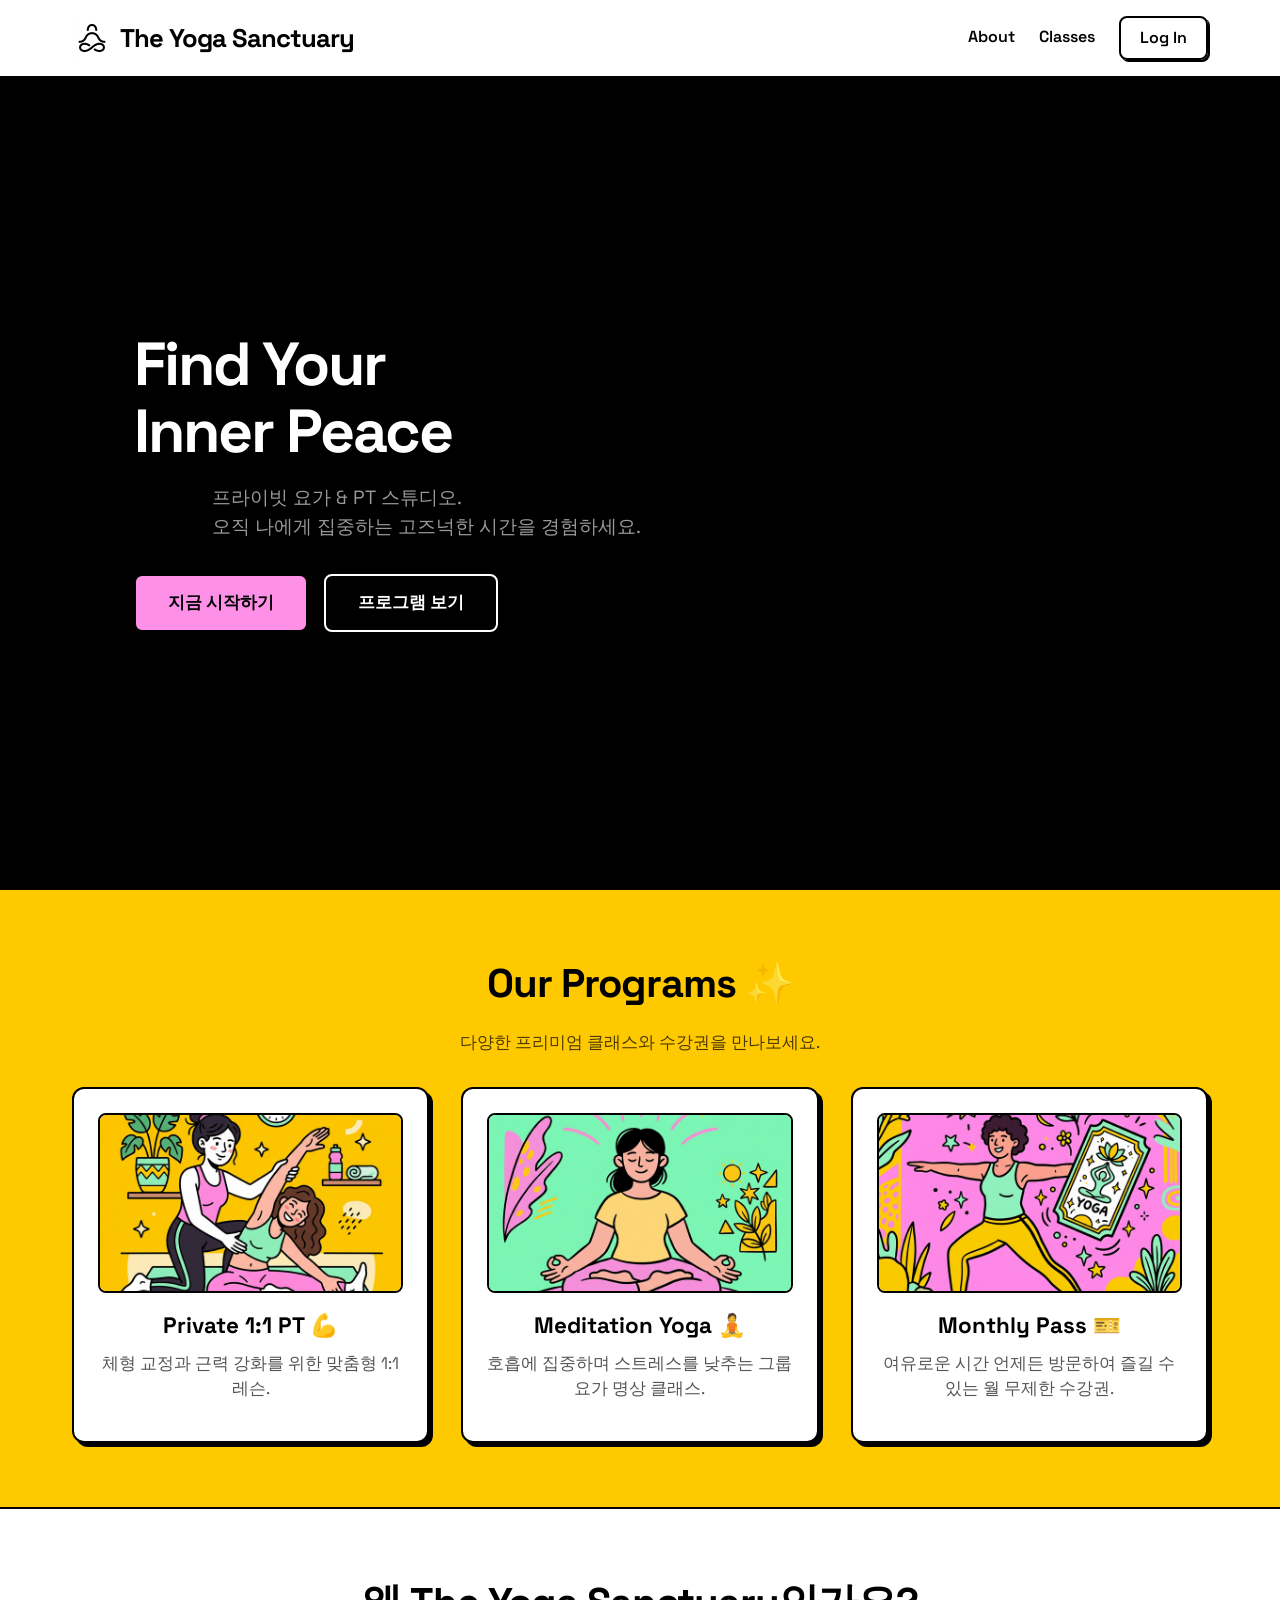
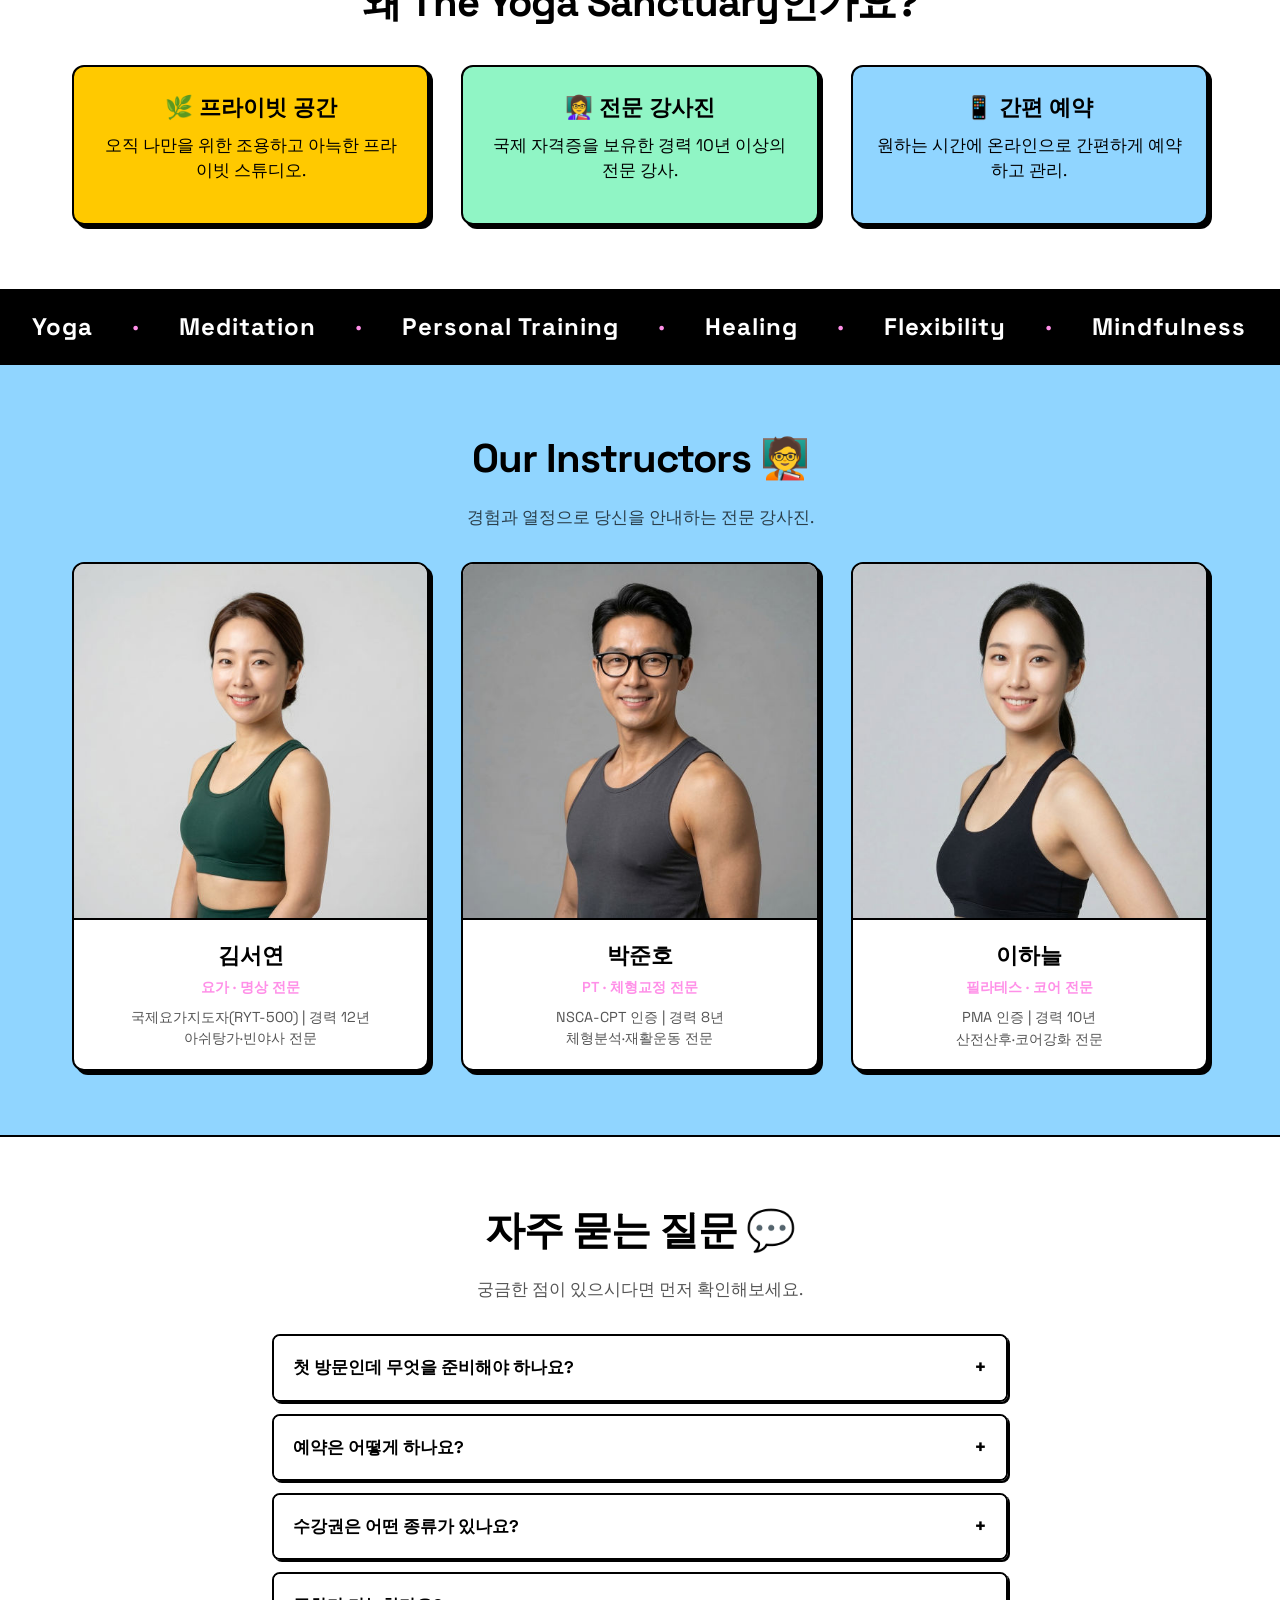
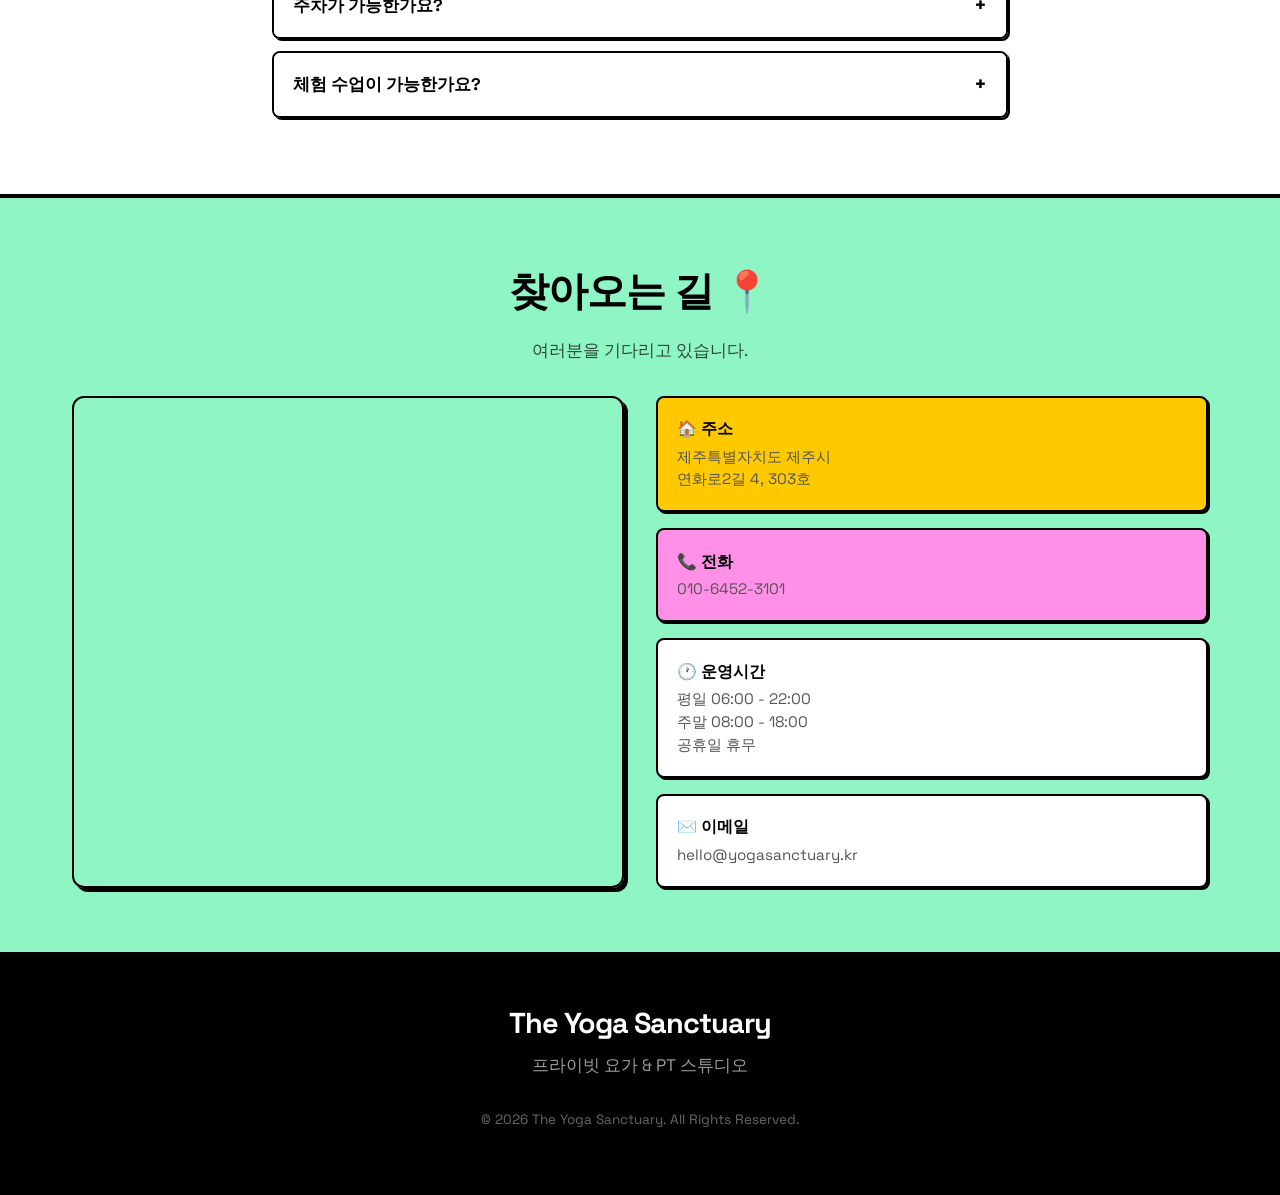
==== commit 95bd2c29: "style: change Programs section background from pink to yellow" ====
--- a/index.html
+++ b/index.html
@@ -5,6 +5,7 @@
     <meta charset="UTF-8">
     <meta name="viewport" content="width=device-width, initial-scale=1.0">
     <title>The Yoga Sanctuary</title>
+    <link rel="icon" type="image/png" href="images/yoga_logo.png">
     <link rel="stylesheet" href="css/styles.css">
 </head>
 
@@ -62,8 +63,8 @@
         })();
     </script>
 
-    <!-- Programs Section - Pink background -->
-    <section class="section-pink p-4" id="classes">
+    <!-- Programs Section - Yellow background -->
+    <section class="section-yellow p-4" id="classes">
         <div class="container text-center">
             <h2>Our Programs ✨</h2>
             <p style="color: var(--black); opacity: 0.7;">다양한 프리미엄 클래스와 수강권을 만나보세요.</p>
--- a/css/styles.css
+++ b/css/styles.css
@@ -249,6 +249,13 @@
 .grid-3 {
   display: grid;
   grid-template-columns: repeat(auto-fit, minmax(280px, 1fr));
+  gap: 2rem;
+  margin-top: 2rem;
+}
+
+.grid-2 {
+  display: grid;
+  grid-template-columns: repeat(auto-fit, minmax(350px, 1fr));
   gap: 2rem;
   margin-top: 2rem;
 }
@@ -405,7 +412,7 @@
     flex-wrap: wrap;
   }
 
-  .grid-3 {
+  .grid-3, .grid-2 {
     grid-template-columns: 1fr;
   }
 }
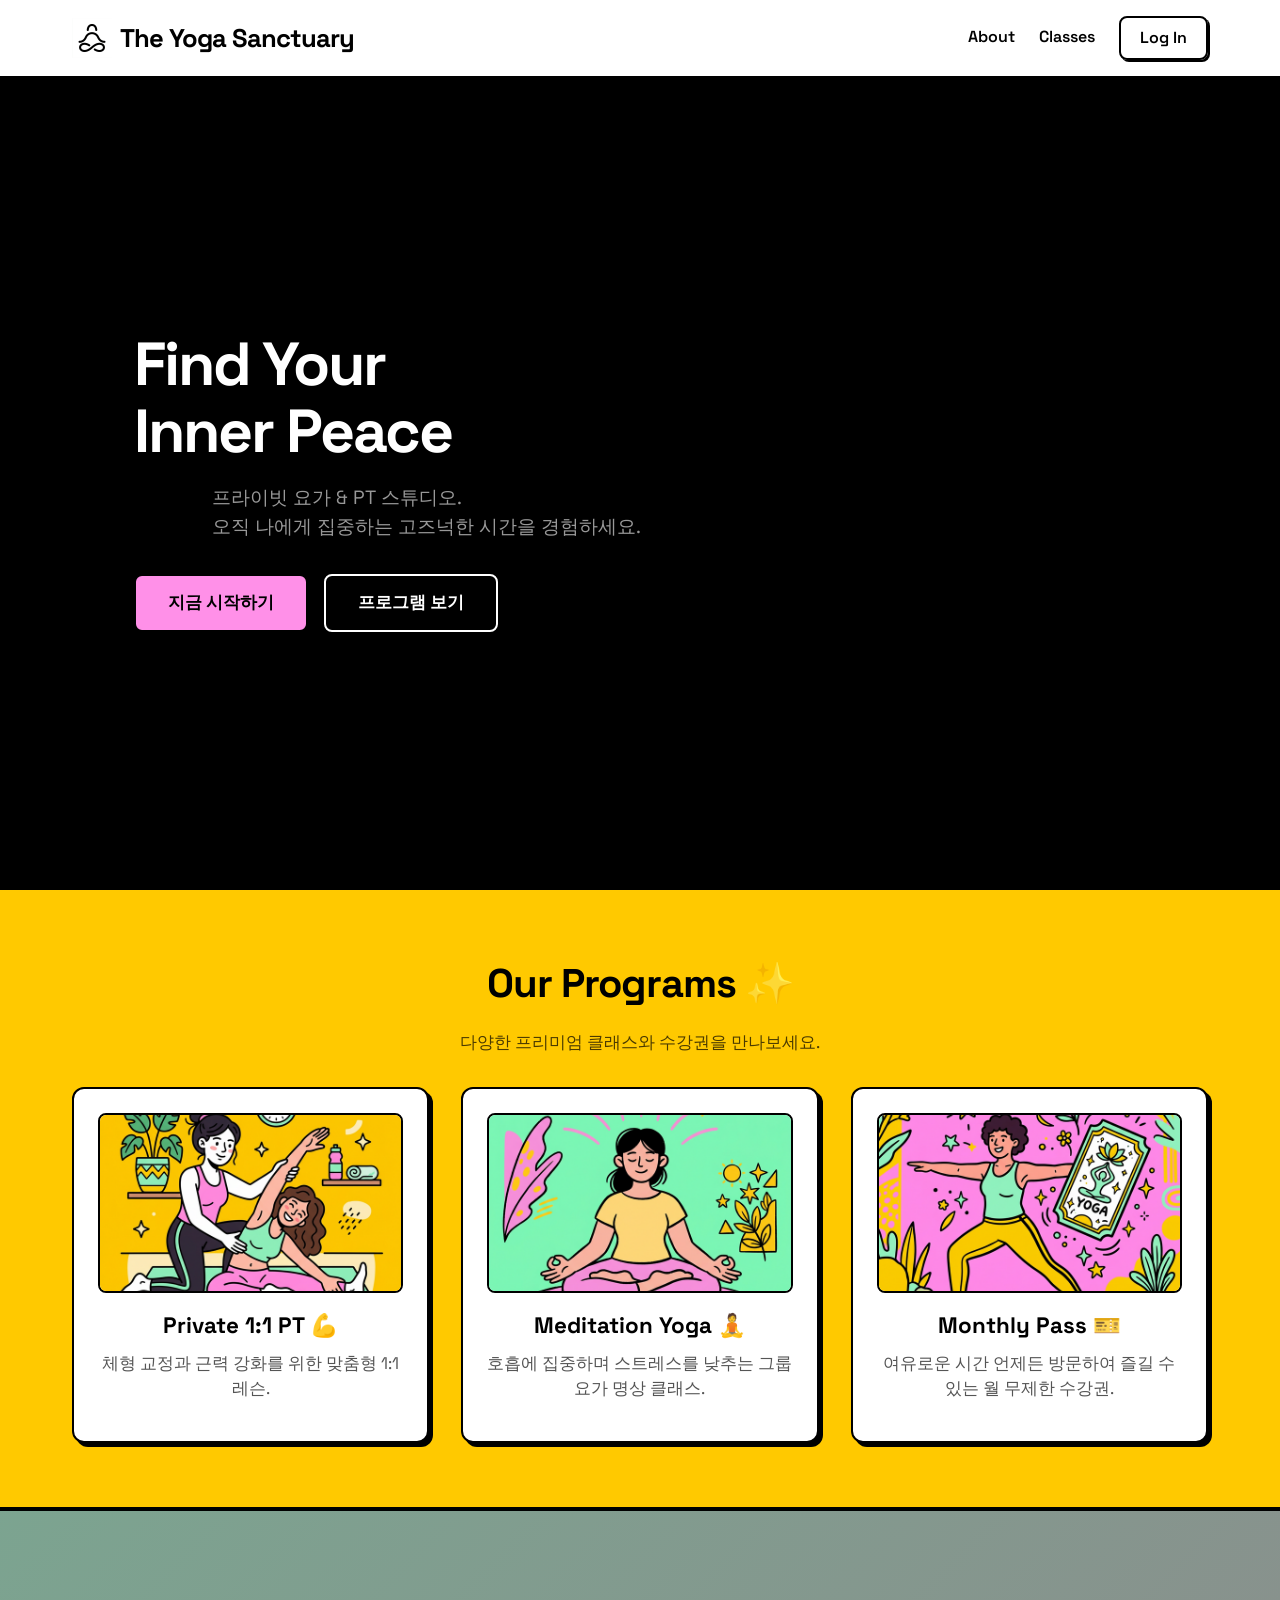
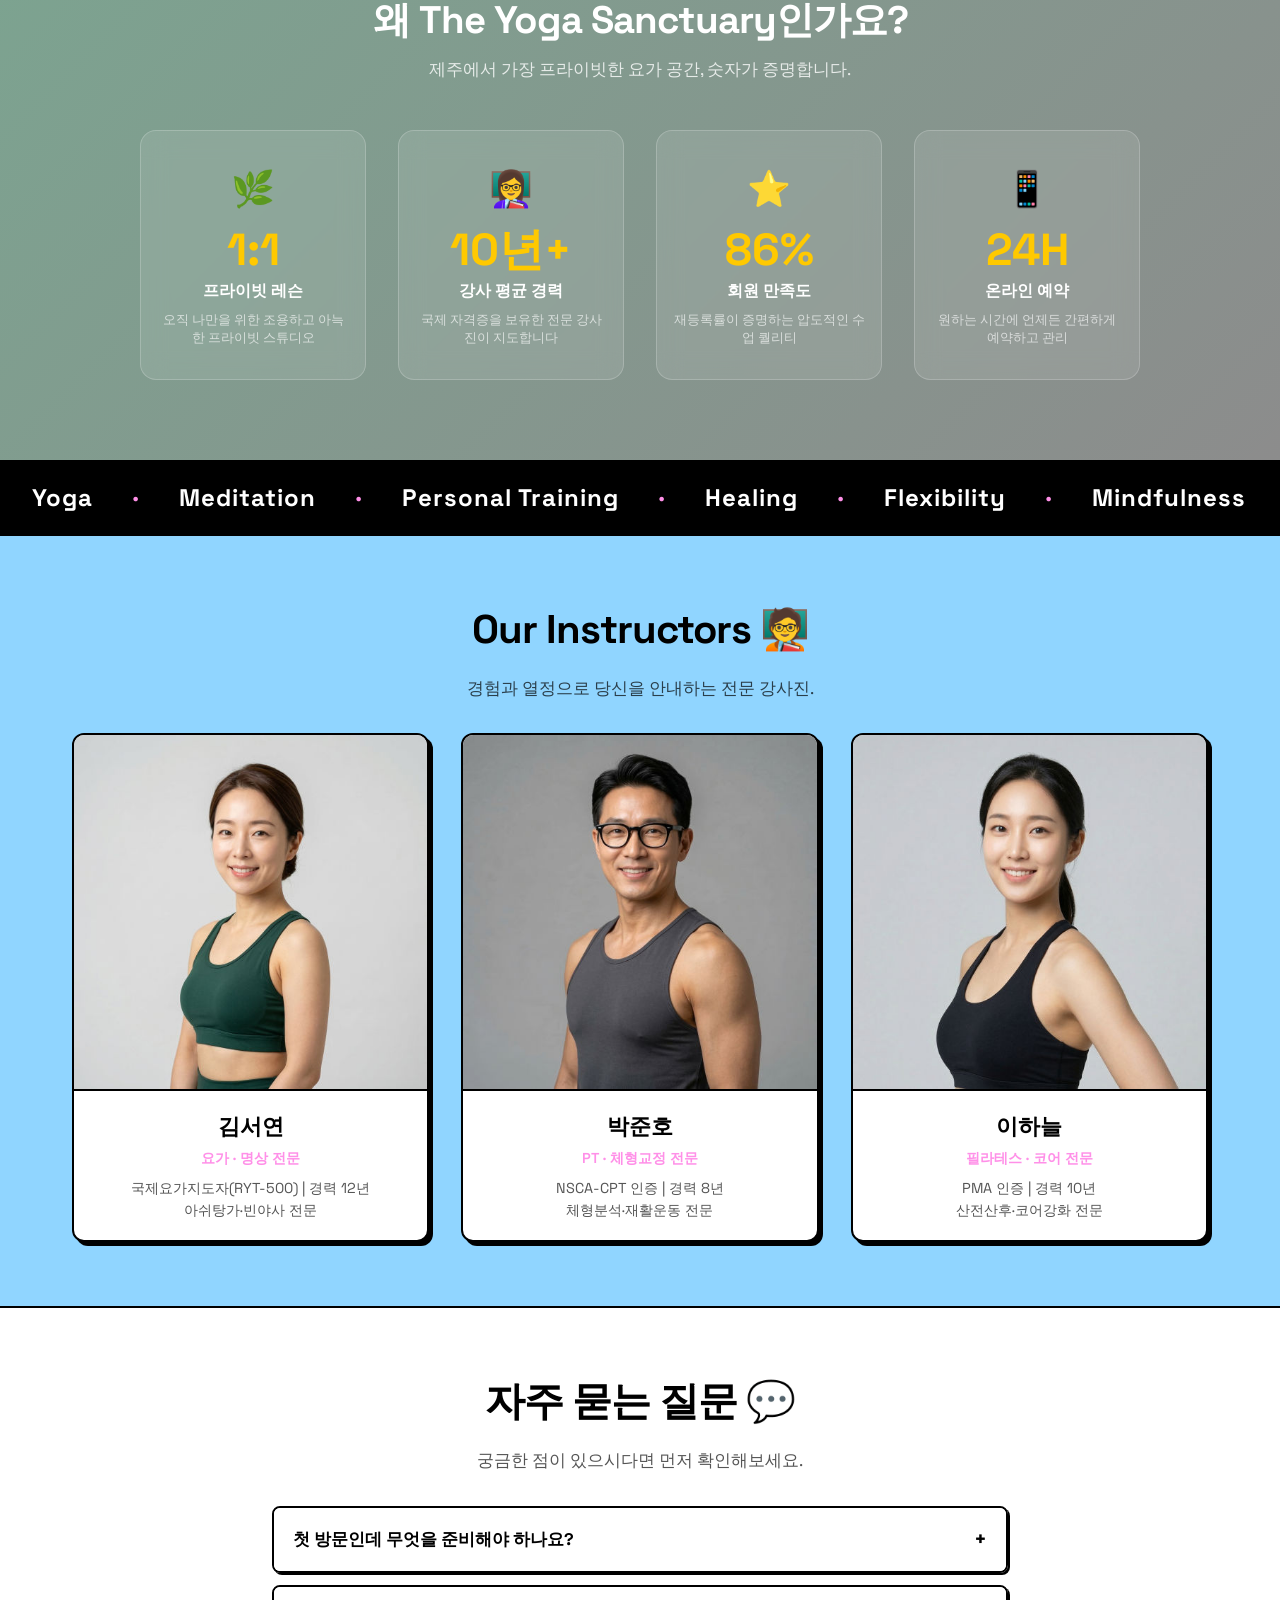
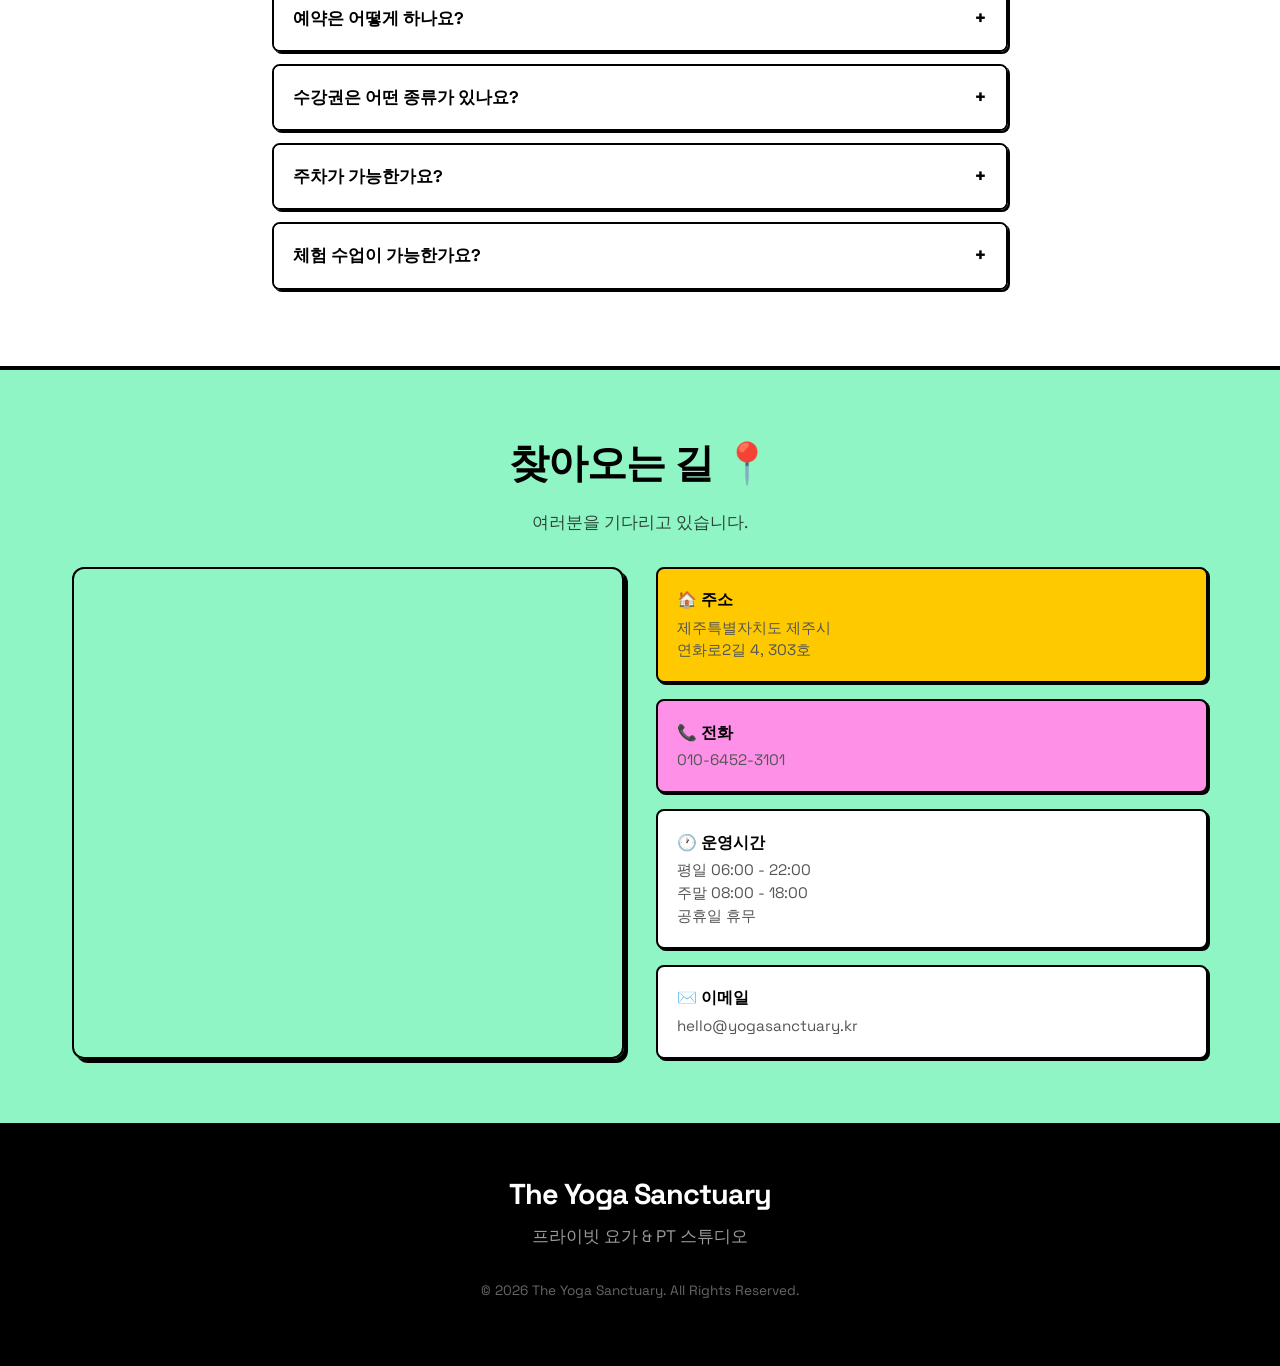
==== commit c5ba18f1: "feat: redesign About section with hall.jpg bg + counter animation" ====
--- a/index.html
+++ b/index.html
@@ -95,26 +95,73 @@
         </div>
     </section>
 
-    <!-- About Section -->
-    <section class="p-4 bg-white" id="about" style="border-bottom: 2px solid #000;">
-        <div class="container text-center">
-            <h2>왜 The Yoga Sanctuary인가요?</h2>
-            <div class="grid-3" style="margin-top: 2rem;">
-                <div class="card" style="background-color: var(--yellow);">
-                    <h3>🌿 프라이빗 공간</h3>
-                    <p style="color: var(--black);">오직 나만을 위한 조용하고 아늑한 프라이빗 스튜디오.</p>
-                </div>
-                <div class="card" style="background-color: var(--mint);">
-                    <h3>👩‍🏫 전문 강사진</h3>
-                    <p style="color: var(--black);">국제 자격증을 보유한 경력 10년 이상의 전문 강사.</p>
-                </div>
-                <div class="card" style="background-color: var(--blue);">
-                    <h3>📱 간편 예약</h3>
-                    <p style="color: var(--black);">원하는 시간에 온라인으로 간편하게 예약하고 관리.</p>
-                </div>
-            </div>
-        </div>
-    </section>
+    <!-- About Section - 이미지 배경 + 숫자 카운터 -->
+    <section class="counter-section" id="about">
+        <div class="counter-bg" style="background-image: url('images/hall.jpg');"></div>
+        <div class="counter-overlay"></div>
+        <div class="container counter-content">
+            <h2 class="counter-title">왜 The Yoga Sanctuary인가요?</h2>
+            <p class="counter-subtitle">제주에서 가장 프라이빗한 요가 공간, 숫자가 증명합니다.</p>
+            <div class="counter-grid">
+                <div class="counter-item">
+                    <div class="counter-icon">🌿</div>
+                    <div class="counter-number" data-target="1" data-suffix=":1">0</div>
+                    <div class="counter-label">프라이빗 레슨</div>
+                    <div class="counter-desc">오직 나만을 위한 조용하고 아늑한 프라이빗 스튜디오</div>
+                </div>
+                <div class="counter-item">
+                    <div class="counter-icon">👩‍🏫</div>
+                    <div class="counter-number" data-target="10" data-suffix="년+">0</div>
+                    <div class="counter-label">강사 평균 경력</div>
+                    <div class="counter-desc">국제 자격증을 보유한 전문 강사진이 지도합니다</div>
+                </div>
+                <div class="counter-item">
+                    <div class="counter-icon">⭐</div>
+                    <div class="counter-number" data-target="99" data-suffix="%">0</div>
+                    <div class="counter-label">회원 만족도</div>
+                    <div class="counter-desc">재등록률이 증명하는 압도적인 수업 퀄리티</div>
+                </div>
+                <div class="counter-item">
+                    <div class="counter-icon">📱</div>
+                    <div class="counter-number" data-target="24" data-suffix="H">0</div>
+                    <div class="counter-label">온라인 예약</div>
+                    <div class="counter-desc">원하는 시간에 언제든 간편하게 예약하고 관리</div>
+                </div>
+            </div>
+        </div>
+    </section>
+
+    <!-- Counter Animation Script -->
+    <script>
+    (() => {
+        const observer = new IntersectionObserver((entries) => {
+            entries.forEach(entry => {
+                if (entry.isIntersecting) {
+                    const counters = entry.target.querySelectorAll('.counter-number');
+                    counters.forEach(el => {
+                        const target = parseInt(el.dataset.target);
+                        const suffix = el.dataset.suffix || '';
+                        const duration = 2000;
+                        const step = Math.ceil(target / (duration / 30));
+                        let current = 0;
+                        const timer = setInterval(() => {
+                            current += step;
+                            if (current >= target) {
+                                current = target;
+                                clearInterval(timer);
+                            }
+                            el.textContent = current + suffix;
+                        }, 30);
+                    });
+                    observer.unobserve(entry.target);
+                }
+            });
+        }, { threshold: 0.3 });
+
+        const section = document.querySelector('.counter-section');
+        if (section) observer.observe(section);
+    })();
+    </script>
 
     <!-- ===== 1. Scrolling Text Banner (Marquee) ===== -->
     <div class="marquee-section">
--- a/css/styles.css
+++ b/css/styles.css
@@ -265,6 +265,98 @@
 .section-yellow { background-color: var(--yellow); border-top: var(--border); border-bottom: var(--border); }
 .section-mint { background-color: var(--mint); border-top: var(--border); border-bottom: var(--border); }
 .section-blue { background-color: var(--blue); border-top: var(--border); border-bottom: var(--border); }
+
+/* ===== Counter Section (About) ===== */
+.counter-section {
+  position: relative;
+  overflow: hidden;
+  padding: 5rem 2rem;
+  border-top: var(--border);
+  border-bottom: var(--border);
+}
+.counter-bg {
+  position: absolute;
+  inset: 0;
+  background-size: cover;
+  background-position: center;
+  background-repeat: no-repeat;
+  filter: brightness(0.35);
+  z-index: 0;
+}
+.counter-overlay {
+  position: absolute;
+  inset: 0;
+  background: linear-gradient(135deg, rgba(16,89,53,0.55) 0%, rgba(0,0,0,0.45) 100%);
+  z-index: 1;
+}
+.counter-content {
+  position: relative;
+  z-index: 2;
+  text-align: center;
+}
+.counter-title {
+  font-family: var(--font-display);
+  font-size: 2.4rem;
+  color: #fff;
+  margin-bottom: 0.5rem;
+}
+.counter-subtitle {
+  color: rgba(255,255,255,0.8);
+  font-size: 1.05rem;
+  margin-bottom: 3rem;
+}
+.counter-grid {
+  display: grid;
+  grid-template-columns: repeat(4, 1fr);
+  gap: 2rem;
+  max-width: 1000px;
+  margin: 0 auto;
+}
+.counter-item {
+  background: rgba(255,255,255,0.1);
+  backdrop-filter: blur(12px);
+  -webkit-backdrop-filter: blur(12px);
+  border: 1px solid rgba(255,255,255,0.2);
+  border-radius: 16px;
+  padding: 2rem 1rem;
+  transition: transform 0.3s ease, background 0.3s ease;
+}
+.counter-item:hover {
+  transform: translateY(-6px);
+  background: rgba(255,255,255,0.18);
+}
+.counter-icon {
+  font-size: 2.2rem;
+  margin-bottom: 0.6rem;
+}
+.counter-number {
+  font-family: var(--font-display);
+  font-size: 2.8rem;
+  font-weight: 900;
+  color: var(--yellow);
+  line-height: 1.1;
+}
+.counter-label {
+  font-weight: 700;
+  font-size: 1rem;
+  color: #fff;
+  margin-top: 0.3rem;
+}
+.counter-desc {
+  font-size: 0.8rem;
+  color: rgba(255,255,255,0.65);
+  margin-top: 0.5rem;
+  line-height: 1.4;
+}
+@media (max-width: 768px) {
+  .counter-grid {
+    grid-template-columns: repeat(2, 1fr);
+    gap: 1rem;
+  }
+  .counter-title { font-size: 1.6rem; }
+  .counter-number { font-size: 2rem; }
+  .counter-section { padding: 3rem 1rem; }
+}
 
 /* Forms */
 .form-group {
